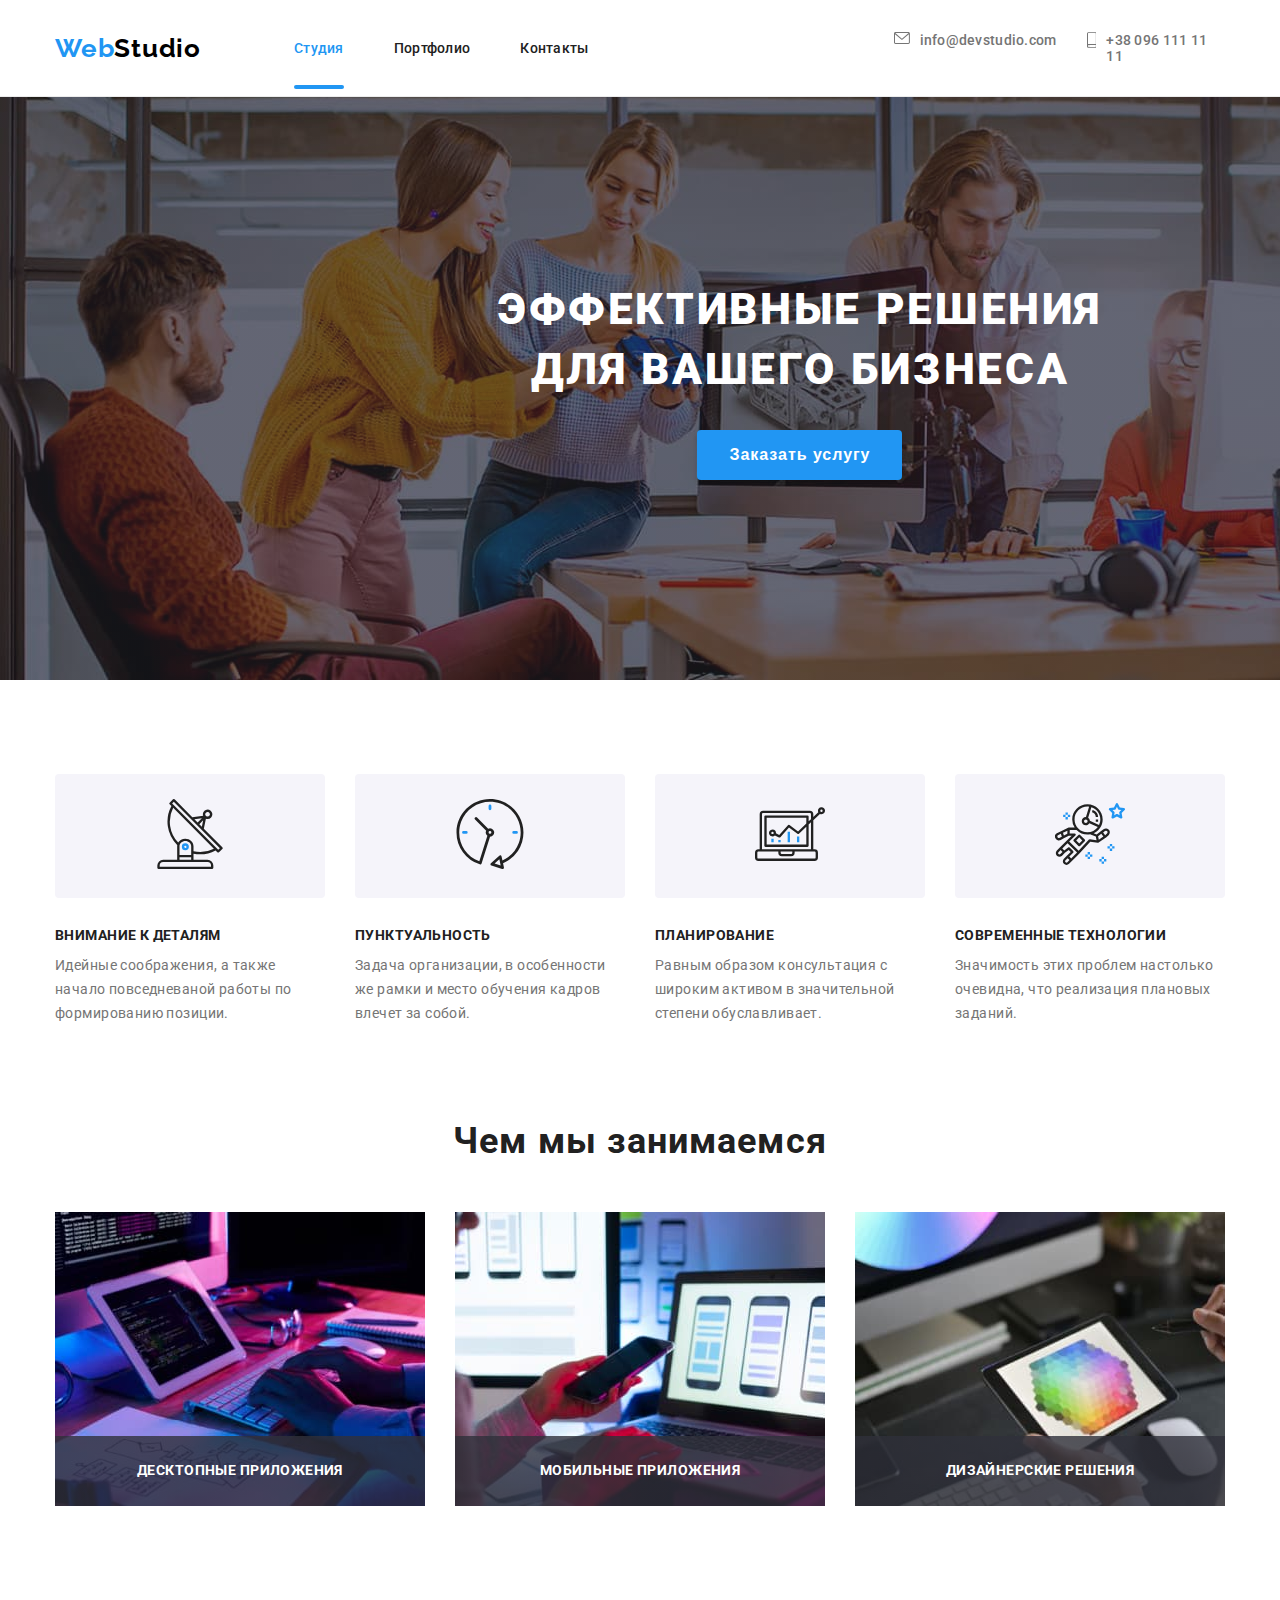
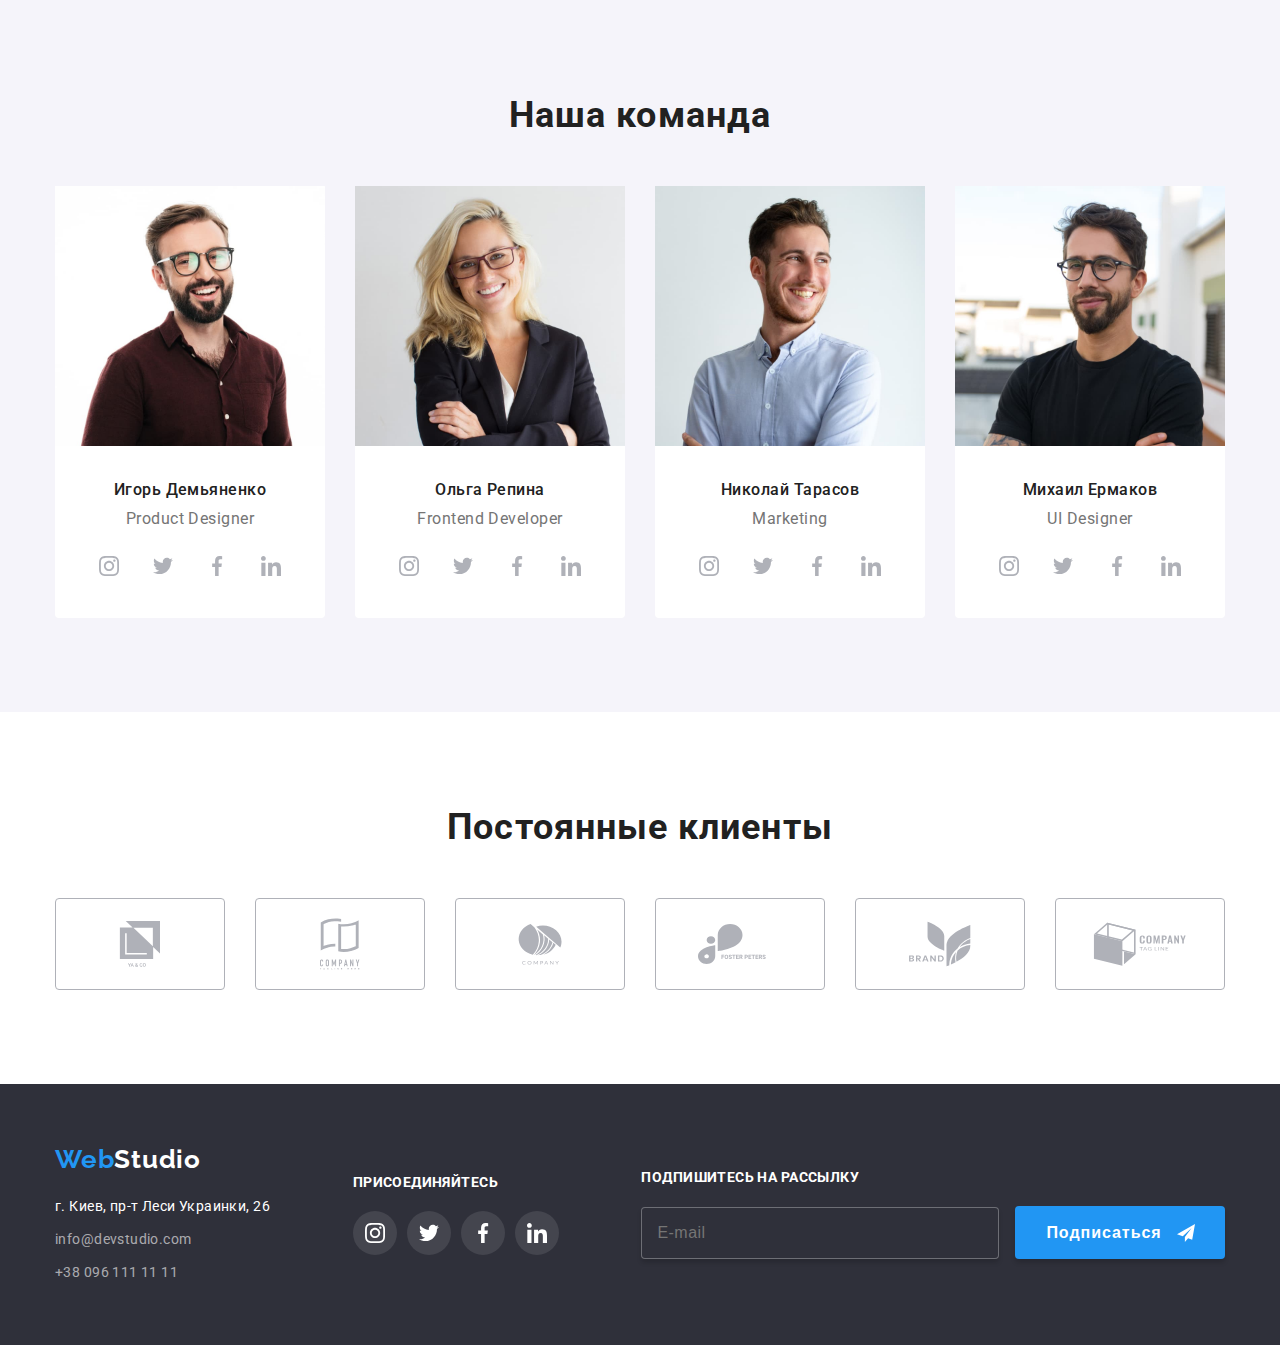
==== index.html @ 715642d7 "copied hw7" ====
<!DOCTYPE html>
<html lang="ru">
  <head>
    <!-- meta data -->
    <meta charset="UTF-8" />
    <meta name="viewport" content="width=device-width, initial-scale=1.0" />
    <title>WebStudio</title>

    <!-- fonts -->
    <link rel="preconnect" href="https://fonts.googleapis.com" />
    <link rel="preconnect" href="https://fonts.gstatic.com" crossorigin />
    <link
      href="https://fonts.googleapis.com/css2?family=Raleway:wght@700&family=Roboto:wght@400;500;700;900&display=swap"
      rel="stylesheet"
    />

    <!-- modern normalize -->
    <link
      rel="stylesheet"
      href="https://cdnjs.cloudflare.com/ajax/libs/modern-normalize/1.1.0/modern-normalize.min.css"
      integrity="sha512-wpPYUAdjBVSE4KJnH1VR1HeZfpl1ub8YT/NKx4PuQ5NmX2tKuGu6U/JRp5y+Y8XG2tV+wKQpNHVUX03MfMFn9Q=="
      crossorigin="anonymous"
      referrerpolicy="no-referrer"
    />

    <!-- css styles -->
    <link rel="stylesheet" href="./css/main.min.css" />
  </head>

  <body>
    <header class="headpiece">
      <div class="container">
        <a href="./index.html" class="logo logo__header">
          <span class="logo__web">Web</span>Studio</a
        >

        <nav>
          <ul class="site-nav">
            <li class="site-nav__item">
              <a class="site-nav__link site-nav__link--active" href="./index.html">Студия</a>
            </li>
            <li class="site-nav__item">
              <a class="site-nav__link" href="./portfolio.html">Портфолио</a>
            </li>
            <li class="site-nav__item">
              <a class="site-nav__link" href="">Контакты</a>
            </li>
          </ul>
        </nav>

        <ul class="contacts">
          <li class="contacts__item">
            <a class="contacts__link" href="mailto:info@devstudio.com"
              ><svg width="16" height="12" class="contacts__icon">
                <use href="./images/icon-sprite.svg#icon-mail" />
              </svg>
              info@devstudio.com</a
            >
          </li>
          <li class="contacts__item">
            <a class="contacts__link" href="tel:+380961111111"
              ><svg width="10" height="16" class="contacts__icon">
                <use href="./images/icon-sprite.svg#icon-tel" />
              </svg>
              +38 096 111 11 11</a
            >
          </li>
        </ul>
      </div>
    </header>
    <main class="container--padding-top">
      <!-- hero section -->
      <div class="container-fluid">
        <div class="container">
          <section class="hero hero--centered section">
            <h1 class="hero__title">
              Эффективные решения <br />
              для вашего бизнеса
            </h1>
            <button type="button" class="hero__button" data-modal-open>Заказать услугу</button>
          </section>
        </div>
      </div>

      <!-- strengths section -->
      <div class="container">
        <section class="strengths section--padding-bot">
          <h2 class="strengths__title visually-hidden">Сильные стороны</h2>
          <ul class="strengths__list">
            <li class="strengths__item">
              <div class="strengths__static-icon-box">
                <svg class="strengths__static-icon" width="70" height="70">
                  <use href="./images/static-icon-sprite.svg#icon-detail" />
                </svg>
              </div>
              <h3 class="strengths__title">Внимание к деталям</h3>
              <p class="strengths__description">
                Идейные соображения, а также начало повседневaной работы по формированию позиции.
              </p>
            </li>
            <li class="strengths__item">
              <div class="strengths__static-icon-box">
                <svg class="strengths__static-icon" width="70" height="70">
                  <use href="./images/static-icon-sprite.svg#icon-timely" />
                </svg>
              </div>
              <h3 class="strengths__title">Пунктуальность</h3>
              <p class="strengths__description">
                Задача организации, в особенности же рамки и место обучения кадров влечет за собой.
              </p>
            </li>
            <li class="strengths__item">
              <div class="strengths__static-icon-box">
                <svg class="strengths__static-icon" width="70" height="70">
                  <use href="./images/static-icon-sprite.svg#icon-planning" />
                </svg>
              </div>
              <h3 class="strengths__title">Планирование</h3>
              <p class="strengths__description">
                Равным образом консультация с широким активом в значительной степени обуславливает.
              </p>
            </li>
            <li class="strengths__item">
              <div class="strengths__static-icon-box">
                <svg class="strengths__static-icon" width="70" height="70">
                  <use href="./images/static-icon-sprite.svg#icon-modern" />
                </svg>
              </div>
              <h3 class="strengths__title">Современные технологии</h3>
              <p class="strengths__description">
                Значимость этих проблем настолько очевидна, что реализация плановых заданий.
              </p>
            </li>
          </ul>
        </section>
      </div>

      <!-- competencies section -->
      <div class="container">
        <section class="competencies section">
          <h2 class="competencies__title">Чем мы занимаемся</h2>
          <ul class="competencies__list">
            <li class="competencies__item">
              <img
                src="./images/index-images/what-we-do-l.jpg"
                alt="человек пишет код проекта"
                width="370"
                height="294"
              />
              <div class="competencies__descr-box">
                <p class="competencies__description">Десктопные приложения</p>
              </div>
            </li>
            <li class="competencies__item">
              <img
                src="./images/index-images/what-we-do-c.jpg"
                alt="человек сравнивает дизайны приложения на экране"
                width="370"
                height="294"
              />
              <div class="competencies__descr-box">
                <p class="competencies__description">Мобильные приложения</p>
              </div>
            </li>
            <li class="competencies__item">
              <img
                src="./images/index-images/what-we-do-r.jpg"
                alt="человек выбирает цвет из палитры на экране"
                width="370"
                height="294"
              />
              <div class="competencies__descr-box">
                <p class="competencies__description">Дизайнерские решения</p>
              </div>
            </li>
          </ul>
        </section>
      </div>

      <!-- team section -->
      <div class="container-fluid--team">
        <div class="container">
          <section class="team section">
            <h2 class="team__title">Наша команда</h2>
            <ul class="team__list">
              <li class="team__item">
                <img
                  class="team__profile-pic"
                  src="./images/index-images/our-team-1.jpg"
                  alt="мужчина"
                  width="270"
                  height="260"
                />
                <h3 class="team__name">Игорь Демьяненко</h3>
                <p class="team__job" lang="en">Product Designer</p>
                <ul class="team-social">
                  <li class="team-social__item">
                    <a class="team-social__link" href="">
                      <svg width="20" height="20" class="team-social__icon">
                        <use href="./images/icon-sprite.svg#icon-instagram" />
                      </svg>
                    </a>
                  </li>

                  <li class="team-social__item">
                    <a class="team-social__link" href="">
                      <svg width="20" height="20" class="team-social__">
                        <use href="./images/icon-sprite.svg#icon-twitter" />
                      </svg>
                    </a>
                  </li>

                  <li class="team-social__item">
                    <a class="team-social__link" href="">
                      <svg width="20" height="20" class="team-social__icon">
                        <use href="./images/icon-sprite.svg#icon-facebook" />
                      </svg>
                    </a>
                  </li>

                  <li class="team-social__item">
                    <a class="team-social__link" href="">
                      <svg width="20" height="20" class="team-social__icon">
                        <use href="./images/icon-sprite.svg#icon-linkedin" />
                      </svg>
                    </a>
                  </li>
                </ul>
              </li>
              <li class="team__item">
                <img
                  class="team__profile-pic"
                  src="./images/index-images/our-team-2.jpg"
                  alt="женщина"
                  width="270"
                  height="260"
                />
                <h3 class="team__name">Ольга Репина</h3>
                <p class="team__job" lang="en">Frontend Developer</p>
                <ul class="team-social">
                  <li class="team-social__item">
                    <a class="team-social__link" href="">
                      <svg width="20" height="20" class="team-social__icon">
                        <use href="./images/icon-sprite.svg#icon-instagram" />
                      </svg>
                    </a>
                  </li>

                  <li class="team-social__item">
                    <a class="team-social__link" href="">
                      <svg width="20" height="20" class="team-social__icon">
                        <use href="./images/icon-sprite.svg#icon-twitter" />
                      </svg>
                    </a>
                  </li>

                  <li class="team-social__item">
                    <a class="team-social__link" href="">
                      <svg width="20" height="20" class="icon">
                        <use href="./images/icon-sprite.svg#icon-facebook" />
                      </svg>
                    </a>
                  </li>

                  <li class="team-social__item">
                    <a class="team-social__link" href="">
                      <svg width="20" height="20" class="team-social__icon">
                        <use href="./images/icon-sprite.svg#icon-linkedin" />
                      </svg>
                    </a>
                  </li>
                </ul>
              </li>
              <li class="team__item">
                <img
                  class="team__profile-pic"
                  src="./images/index-images/our-team-3.jpg"
                  alt="мужчина"
                  width="270"
                  height="260"
                />
                <h3 class="team__name">Николай Тарасов</h3>
                <p class="team__job" lang="en">Marketing</p>
                <ul class="team-social">
                  <li class="team-social__item">
                    <a class="team-social__link" href="">
                      <svg width="20" height="20" class="team-socials__icon">
                        <use href="./images/icon-sprite.svg#icon-instagram" />
                      </svg>
                    </a>
                  </li>

                  <li class="team-social__item">
                    <a class="team-social__link" href="">
                      <svg width="20" height="20" class="icon">
                        <use href="./images/icon-sprite.svg#icon-twitter" />
                      </svg>
                    </a>
                  </li>

                  <li class="team-social__item">
                    <a class="team-social__link" href="">
                      <svg width="20" height="20" class="team-social__icon">
                        <use href="./images/icon-sprite.svg#icon-facebook" />
                      </svg>
                    </a>
                  </li>

                  <li class="team-social__item">
                    <a class="team-social__link" href="">
                      <svg width="20" height="20" class="team-social__icon">
                        <use href="./images/icon-sprite.svg#icon-linkedin" />
                      </svg>
                    </a>
                  </li>
                </ul>
              </li>
              <li class="team__item">
                <img
                  class="team__profile-pic"
                  src="./images/index-images/our-team-4.jpg"
                  alt="мужчина"
                  width="270"
                  height="260"
                />
                <h3 class="team__name">Михаил Ермаков</h3>
                <p class="team__job" lang="en">UI Designer</p>
                <ul class="team-social">
                  <li class="team-social__item">
                    <a class="team-social__link" href="">
                      <svg width="20" height="20" class="team-socials__icon">
                        <use href="./images/icon-sprite.svg#icon-instagram" />
                      </svg>
                    </a>
                  </li>

                  <li class="team-social__item">
                    <a class="team-social__link" href="">
                      <svg width="20" height="20" class="team-socials__icon">
                        <use href="./images/icon-sprite.svg#icon-twitter" />
                      </svg>
                    </a>
                  </li>

                  <li class="team-social__item">
                    <a class="team-social__link" href="">
                      <svg width="20" height="20" class="team-socials__icon">
                        <use href="./images/icon-sprite.svg#icon-facebook" />
                      </svg>
                    </a>
                  </li>

                  <li class="team-social__item">
                    <a class="team-social__link" href="">
                      <svg width="20" height="20" class="team-socials__icon">
                        <use href="./images/icon-sprite.svg#icon-linkedin" />
                      </svg>
                    </a>
                  </li>
                </ul>
              </li>
            </ul>
          </section>
        </div>
      </div>
      <!-- our clients section -->
      <div class="container container--no-flex">
        <section class="clients section">
          <h2 class="clients__title">Постоянные клиенты</h2>
          <ul class="clients__list">
            <li class="clients__item">
              <a class="clients__link" href="">
                <svg width="42" height="46" class="clients__icon">
                  <use href="./images/icon-sprite.svg#icon-client1" />
                </svg>
              </a>
            </li>
            <li class="clients__item">
              <a class="clients__link" href="">
                <svg width="40" height="52" class="clients__icon">
                  <use href="./images/icon-sprite.svg#icon-client2" />
                </svg>
              </a>
            </li>
            <li class="clients__item">
              <a class="clients__link" href="">
                <svg width="44" height="42" class="clients__icon">
                  <use href="./images/icon-sprite.svg#icon-client3" />
                </svg>
              </a>
            </li>
            <li class="clients__item">
              <a class="clients__link" href="">
                <svg width="84" height="42" class="clients__icon">
                  <use href="./images/icon-sprite.svg#icon-client4" />
                </svg>
              </a>
            </li>
            <li class="clients__item">
              <a class="clients__link" href="">
                <svg width="64" height="46" class="clients__icon">
                  <use href="./images/icon-sprite.svg#icon-client5" />
                </svg>
              </a>
            </li>
            <li class="clients__item">
              <a class="clients__link" href="">
                <svg width="94" height="44" class="clients__icon">
                  <use href="./images/icon-sprite.svg#icon-client6" />
                </svg>
              </a>
            </li>
          </ul>
        </section>
      </div>
    </main>
    <footer>
      <div class="footpiece">
        <div class="container container--space-between">
          <address class="contact-us">
            <a href="./index.html" class="logo logo--bot"
              ><span class="logo__web">Web</span><span class="logo__inverse">Studio</span></a
            >
            <ul class="contact-us__list">
              <li class="contact-us__item">
                <a
                  class="contact-us__link contact-us__link--address"
                  href="https://www.google.com.ua/maps/ms?msid=218324961284362248250.0004ea06cd32ef222b213&msa=0"
                  >г. Киев, пр-т Леси Украинки, 26</a
                >
              </li>
              <li class="contact-us__item">
                <a
                  class="contact-us__link contact-us__link--contacts"
                  href="mailto:info@devstudio.com"
                  >info@devstudio.com</a
                >
              </li>
              <li class="contact-us__item">
                <a class="contact-us__link contact-us__link--contacts" href="tel:+380961111111"
                  >+38 096 111 11 11</a
                >
              </li>
            </ul>
          </address>
          <div class="social-section">
            <h3 class="social-section__title">присоединяйтесь</h3>
            <ul class="social-section__list">
              <li class="social-section__item">
                <a class="social-section__link" href="">
                  <svg width="20" height="20">
                    <use href="./images/icon-sprite.svg#icon-instagram" />
                  </svg>
                </a>
              </li>
              <li class="social-section__item">
                <a class="social-section__link" href="">
                  <svg width="20" height="20">
                    <use href="./images/icon-sprite.svg#icon-twitter" />
                  </svg>
                </a>
              </li>
              <li class="social-section__item">
                <a class="social-section__link" href="">
                  <svg width="20" height="20">
                    <use href="./images/icon-sprite.svg#icon-facebook" />
                  </svg>
                </a>
              </li>
              <li class="social-section__item">
                <a class="social-section__link" href="">
                  <svg width="20" height="20">
                    <use href="./images/icon-sprite.svg#icon-linkedin" />
                  </svg>
                </a>
              </li>
            </ul>
          </div>
          <div class="subscribe-section">
            <form name="subscribe-section__newsletter" autocomplete="off" novalidate>
              <h3 class="subscribe-section__title">Подпишитесь на рассылку</h3>
              <input
                class="subscribe-section__input"
                type="email"
                name="email"
                id="sub-email"
                placeholder="E-mail"
              />
              <button class="subscribe-section__button" type="submit">
                Подписаться
                <svg class="subscribe-section__icon" width="18" height="18">
                  <use href="./images/icon-sprite.svg#icon-send"></use>
                </svg>
              </button>
            </form>
          </div>
        </div>
      </div>
    </footer>

    <!-- modal window -->
    <div class="backdrop is-hidden" data-modal>
      <div class="modal">
        <button class="modal__close-button" data-modal-close>
          <svg width="18" height="18">
            <use href="./images/icon-sprite.svg#icon-close-black"></use>
          </svg>
        </button>
        <div class="modal-form">
          <p class="modal-form__title">Оставьте свои данные, мы вам перезвоним</p>

          <div class="modal-form__section">
            <label class="modal-form__label" for="lead-name">Имя</label>
            <div class="modal-form__effect">
              <input class="modal-form__input" type="text" name="lead-info" id="lead-name" />
              <svg class="modal-form__icon" width="18" height="18">
                <use href="./images/icon-sprite.svg#icon-person-black"></use>
              </svg>
            </div>
          </div>

          <div class="modal-form__section">
            <label class="modal-form__label" for="lead-tel">Телефон</label>
            <div class="modal-form__effect">
              <input class="modal-form__input" type="tel" name="lead-info" id="lead-tel" />
              <svg class="modal-form__icon" width="18" height="18">
                <use href="./images/icon-sprite.svg#icon-phone-black"></use>
              </svg>
            </div>
          </div>

          <div class="modal-form__section">
            <label class="modal-form__label" for="lead-email">Почта</label>
            <div class="modal-form__effect">
              <input class="modal-form__input" type="email" name="lead-info" id="lead-email" />
              <svg class="modal-form__icon" width="18" height="18">
                <use href="./images/icon-sprite.svg#icon-email-black"></use>
              </svg>
            </div>
          </div>

          <div class="modal-form__section">
            <label class="modal-form__label" for="lead-comment">Комментарий</label>
            <div class="modal-form__effect modal-form__effect--comment">
              <textarea
                class="modal-form__input modal-form__input--comment"
                name="lead-info"
                id="lead-comment"
                rows="7"
                placeholder="Введите текст"
              ></textarea>
            </div>
          </div>

          <div class="modal-form__section--opt-in">
            <label class="modal-form__label modal-form__label--opt-in" for="opt-in">
              <input
                class="modal-form__opt-in visually-hidden"
                type="checkbox"
                name="lead-info"
                id="opt-in"
              />
              <svg width="18" height="18" class="modal-form__checkmark">
                <use href="./images/icon-sprite.svg#icon-check"></use>
              </svg>
              Соглашаюсь с рассылкой и принимаю
              <a class="modal-form__terms" href="">Условия договора</a>
            </label>
          </div>

          <button class="modal-form__submit-button" type="submit">Отправить</button>
        </div>
      </div>
    </div>

    <!-- JS for modal window -->
    <script src="./js/modal.js"></script>
  </body>
</html>
---- css/main.min.css ----
html{-webkit-box-sizing:border-box;box-sizing:border-box}*,*::after,*::before{-webkit-box-sizing:inherit;box-sizing:inherit}body{font-family:'Roboto', 'sanse-serif';margin:0}ul{list-style:none;padding:0;margin:0}a{display:-webkit-inline-box;display:-ms-inline-flexbox;display:inline-flex;text-decoration:none}.container{width:1200px;padding:0px 15px;margin-left:auto;margin-right:auto;display:-webkit-box;display:-ms-flexbox;display:flex;-webkit-box-pack:center;-ms-flex-pack:center;justify-content:center;-webkit-box-align:center;-ms-flex-align:center;align-items:center}.container--space-between{-webkit-box-pack:justify;-ms-flex-pack:justify;justify-content:space-between;padding-top:60px;padding-bottom:60px}.container--padding-top{padding-top:80px}.container--no-flex{display:block}.section{padding-top:94px;padding-bottom:94px}.section--padding-bot{padding-top:94px;padding-bottom:0}.visually-hidden{position:absolute;width:1px;height:1px;margin:-1px;border:0;padding:0;white-space:nowrap;-webkit-clip-path:inset(100%);clip-path:inset(100%);clip:rect(0 0 0 0);overflow:hidden}.is-hidden{pointer-events:none}.is-hidden .modal{opacity:0}.logo{padding:24px 0px;font-family:'Raleway', 'sans-serif';font-weight:700;font-size:26px;line-height:1.19;letter-spacing:0.03em;color:#000}.logo__web{color:#2196f3}.logo__inverse{color:#fff}.logo__header{margin-right:93px}.logo--bot{padding:0;padding-bottom:20px}.headpiece{position:fixed;z-index:1;left:0;right:0;margin:auto;border-bottom:1px solid #ececec;background-color:#fff}.site-nav{margin-right:305px;display:-webkit-box;display:-ms-flexbox;display:flex;font-weight:500;font-size:14px;line-height:16px;letter-spacing:0.02em;color:#212121}.site-nav__item{margin-right:50px}.site-nav__item:last-child{margin-right:0}.site-nav__link{padding:32px 0px;color:inherit;-webkit-transition:color 250ms cubic-bezier(0.4, 0, 0.2, 1);transition:color 250ms cubic-bezier(0.4, 0, 0.2, 1)}.site-nav__link:hover,.site-nav__link:focus{color:#2196f3}.site-nav__link--active{position:relative;color:#2196f3}.site-nav__link--active::after{z-index:2;content:' ';position:absolute;bottom:-1px;left:0;width:100%;height:4px;border-radius:2px;background-color:#2196f3}.contacts{display:-webkit-box;display:-ms-flexbox;display:flex;font-weight:500;font-size:14px;line-height:16px;letter-spacing:0.02em;color:#757575}.contacts__item{margin-right:30px}.contacts__item:last-child{margin-right:0}.contacts__link{padding:32px 0px;color:inherit;-webkit-transition:color 250ms cubic-bezier(0.4, 0, 0.2, 1),fill 250ms cubic-bezier(0.4, 0, 0.2, 1);transition:color 250ms cubic-bezier(0.4, 0, 0.2, 1),fill 250ms cubic-bezier(0.4, 0, 0.2, 1);fill:#757575}.contacts__link:hover,.contacts__link:focus{color:#2196f3;fill:#2196f3}.contacts__icon{margin-right:10px}.contact-us{font-style:unset}.footpiece{background-color:#2f303a}.contact-us__item{margin-bottom:9px}.contact-us__item:last-child{margin-bottom:0}.contact-us__link{font-weight:400;font-size:14px;line-height:1.71;letter-spacing:0.03em;color:rgba(255,255,255,0.6);-webkit-transition:color 250ms cubic-bezier(0.4, 0, 0.2, 1);transition:color 250ms cubic-bezier(0.4, 0, 0.2, 1)}.contact-us__link--address{color:#fff}.contact-us__link:hover,.contact-us__link:focus{color:#2196f3}.social-section{display:-webkit-box;display:-ms-flexbox;display:flex;-webkit-box-orient:vertical;-webkit-box-direction:normal;-ms-flex-direction:column;flex-direction:column}.social-section__list{display:-webkit-box;display:-ms-flexbox;display:flex}.social-section__title,.subscribe-section__title{margin:0;padding-bottom:20px;font-weight:700;font-size:14px;line-height:1.14;letter-spacing:0.03em;text-transform:uppercase;color:#fff}.social-section__item{position:relative;margin-right:10px;width:44px;height:44px;border-radius:50%}.social-section__item:last-child{margin-right:0}.social-section__link{position:absolute;top:50%;left:50%;-webkit-transform:translate(-50%, -50%);transform:translate(-50%, -50%);padding:12px;background:rgba(255,255,255,0.1);border-radius:50%;fill:#fff;-webkit-transition:background-color 250ms cubic-bezier(0.4, 0, 0.2, 1);transition:background-color 250ms cubic-bezier(0.4, 0, 0.2, 1)}.social-section__link:hover,.social-section__link:focus{background:#2196f3}.subscribe-section__newsletter{display:-webkit-box;display:-ms-flexbox;display:flex}.subscribe-section__input{margin-right:12px;padding:15px;width:358px;border:1px solid rgba(255,255,255,0.3);-webkit-box-sizing:border-box;box-sizing:border-box;-webkit-box-shadow:0px 4px 4px rgba(0,0,0,0.15);box-shadow:0px 4px 4px rgba(0,0,0,0.15);border-radius:4px;font-weight:400;font-size:16px;line-height:1.25;letter-spacing:0.03em;color:rgba(255,255,255,0.6);background-color:#2f303a;cursor:pointer;-webkit-transition:border-color 250ms cubic-bezier(0.4, 0, 0.2, 1);transition:border-color 250ms cubic-bezier(0.4, 0, 0.2, 1)}.subscribe-section__input:hover,.subscribe-section__input:focus{border-color:#2196f3}.subscribe-section__button{padding:10px 29px;padding-right:0;font-weight:700;font-size:16px;line-height:1.87;letter-spacing:0.06em;color:#fff;background:#2196f3;-webkit-box-shadow:0px 4px 4px rgba(0,0,0,0.15);box-shadow:0px 4px 4px rgba(0,0,0,0.15);border-color:transparent;border-radius:4px;fill:#fff;cursor:pointer}.subscribe-section__icon{display:inline-block;vertical-align:middle;margin-right:28px;margin-left:10px}.container-fluid{width:1600px;height:600px;margin:auto;background-image:-webkit-gradient(linear, left top, right top, from(rgba(47,48,58,0.4)), to(rgba(47,48,58,0.4))),url("../images/index-images/bg-img.jpg");background-image:linear-gradient(to right, rgba(47,48,58,0.4), rgba(47,48,58,0.4)),url("../images/index-images/bg-img.jpg");background-size:cover;background-color:#2f303a;background-position:center;text-align:center}.container-fluid--team{background-color:#f5f4fa}.hero__title{margin-top:0;margin-bottom:30px;font-weight:900;font-size:44px;line-height:1.36;text-align:center;letter-spacing:0.06em;text-transform:uppercase;color:#fff}.hero__button{margin:0;padding:10px 32px;font-weight:700;font-size:16px;line-height:1.87;letter-spacing:0.06em;color:#fff;background-color:#2196f3;-webkit-box-shadow:0px 4px 4px rgba(0,0,0,0.15);box-shadow:0px 4px 4px rgba(0,0,0,0.15);border-radius:4px;border:transparent;cursor:pointer}.hero--centered{padding-top:200px;padding-bottom:200px}.strengths__list{display:-webkit-box;display:-ms-flexbox;display:flex}.strengths__item{-ms-flex-preferred-size:calc((100% - 30px * 3) / 4);flex-basis:calc((100% - 30px * 3) / 4);margin-right:30px}.strengths__item:last-child{margin-right:0}.strengths__static-icon-box{padding:25px 100px;margin-bottom:30px;width:100%;background-color:#f5f4fa;border-radius:4px}.strengths__title{margin-top:0;margin-bottom:10px;font-weight:700;font-size:14px;line-height:1.14;letter-spacing:0.03em;text-transform:uppercase;color:#212121}.strengths__description{margin:0;font-weight:400;font-size:14px;line-height:1.71;letter-spacing:0.03em;color:#757575}.competencies__title{margin-top:0;margin-bottom:50px;font-weight:700;font-size:36px;line-height:1.17;text-align:center;letter-spacing:0.03em;color:#212121}.competencies__list{display:-webkit-box;display:-ms-flexbox;display:flex}.competencies__item{display:-webkit-box;display:-ms-flexbox;display:flex;-webkit-box-orient:vertical;-webkit-box-direction:normal;-ms-flex-direction:column;flex-direction:column;position:relative;-ms-flex-preferred-size:calc((100% - 2 * 30px) / 3);flex-basis:calc((100% - 2 * 30px) / 3);margin-right:30px}.competencies__item:last-child{margin-right:0}.competencies__descr-box{position:absolute;bottom:0;left:0;width:100%;background:-webkit-gradient(linear, left top, right top, from(rgba(47,48,58,0.8)), to(rgba(47,48,58,0.8)));background:linear-gradient(to right, rgba(47,48,58,0.8), rgba(47,48,58,0.8));font-weight:700;font-size:14px;line-height:1.14;text-align:center;letter-spacing:0.03em;text-transform:uppercase;color:#fff}.competencies__description{margin:0;padding:27px 0}.team__title{margin-top:0;margin-bottom:50px;font-weight:700;font-size:36px;line-height:1.17;letter-spacing:0.03em;text-align:center;color:#212121}.team__list{display:-webkit-box;display:-ms-flexbox;display:flex;cursor:pointer}.team__item{-ms-flex-preferred-size:calc((100% - 3 * 30px) / 4);flex-basis:calc((100% - 3 * 30px) / 4);margin-right:30px;background-color:#fff;border-radius:0px 0px 4px 4px;text-align:center;-webkit-box-shadow:none;box-shadow:none;-webkit-transition:-webkit-box-shadow 250ms cubic-bezier(0.4, 0, 0.2, 1);transition:-webkit-box-shadow 250ms cubic-bezier(0.4, 0, 0.2, 1);transition:box-shadow 250ms cubic-bezier(0.4, 0, 0.2, 1);transition:box-shadow 250ms cubic-bezier(0.4, 0, 0.2, 1), -webkit-box-shadow 250ms cubic-bezier(0.4, 0, 0.2, 1)}.team__item:hover,.team__item:focus{-webkit-box-shadow:0px 1px 3px rgba(0,0,0,0.12),0px 1px 1px rgba(0,0,0,0.14),0px 2px 1px rgba(0,0,0,0.2);box-shadow:0px 1px 3px rgba(0,0,0,0.12),0px 1px 1px rgba(0,0,0,0.14),0px 2px 1px rgba(0,0,0,0.2)}.team__item:last-child{margin-right:0}.team__profile-pic{margin-bottom:30px}.team__name{margin-top:0;margin-bottom:10px;font-weight:500;font-size:16px;line-height:1.19;letter-spacing:0.03em;color:#212121}.team__job{margin-top:0;margin-bottom:16px;font-weight:400;font-size:16px;line-height:1.19;letter-spacing:0.03em;color:#757575}.team-social{display:-webkit-box;display:-ms-flexbox;display:flex;-webkit-box-pack:center;-ms-flex-pack:center;justify-content:center;padding-bottom:30px;padding-right:32px;padding-left:32px}.team-social__link{-webkit-box-pack:center;-ms-flex-pack:center;justify-content:center;-webkit-box-align:center;-ms-flex-align:center;align-items:center;width:44px;height:44px;background-color:transparent;fill:#afb1b8;border-radius:50%;-webkit-transition:background-color 250ms cubic-bezier(0.4, 0, 0.2, 1),fill 250ms cubic-bezier(0.4, 0, 0.2, 1);transition:background-color 250ms cubic-bezier(0.4, 0, 0.2, 1),fill 250ms cubic-bezier(0.4, 0, 0.2, 1)}.team-social__item{margin-right:10px}.team-social__item:last-child{margin-right:0}.team-social__link:hover,.team-social__link:focus{fill:#fff;background-color:#2196f3}.clients__title{margin-top:0;margin-bottom:50px;font-weight:700;font-size:36px;line-height:1.17;letter-spacing:0.03em;text-align:center;color:#212121}.clients__list{display:-webkit-box;display:-ms-flexbox;display:flex}.clients__item{display:-webkit-box;display:-ms-flexbox;display:flex;margin-right:30px}.clients__item:last-child{margin-right:0}.clients__link{position:relative;width:170px;height:92px;border:1px solid #afb1b8;border-radius:4px;fill:#afb1b8;-webkit-transition:fill 250ms cubic-bezier(0.4, 0, 0.2, 1),border-color 250ms cubic-bezier(0.4, 0, 0.2, 1);transition:fill 250ms cubic-bezier(0.4, 0, 0.2, 1),border-color 250ms cubic-bezier(0.4, 0, 0.2, 1)}.clients__icon{position:absolute;top:50%;left:50%;-webkit-transform:translate(-50%, -50%);transform:translate(-50%, -50%)}.clients__link:hover,.clients__link:focus{border-color:#2196f3;fill:#2196f3}.filters{display:-webkit-box;display:-ms-flexbox;display:flex;-webkit-box-pack:center;-ms-flex-pack:center;justify-content:center;margin-bottom:50px}.filters__item{margin-right:8px}.filters__item:last-child{margin-right:0}.filters__button{padding:5px 22px;font-weight:500;font-size:16px;line-height:1.62;letter-spacing:0.03em;color:#212121;background-color:#f5f4fa;border:transparent;border-radius:4px;-webkit-box-shadow:none;box-shadow:none;cursor:pointer;-webkit-transition:color 250ms cubic-bezier(0.4, 0, 0.2, 1),background-color 250ms cubic-bezier(0.4, 0, 0.2, 1),-webkit-box-shadow 250ms cubic-bezier(0.4, 0, 0.2, 1);transition:color 250ms cubic-bezier(0.4, 0, 0.2, 1),background-color 250ms cubic-bezier(0.4, 0, 0.2, 1),-webkit-box-shadow 250ms cubic-bezier(0.4, 0, 0.2, 1);transition:color 250ms cubic-bezier(0.4, 0, 0.2, 1),background-color 250ms cubic-bezier(0.4, 0, 0.2, 1),box-shadow 250ms cubic-bezier(0.4, 0, 0.2, 1);transition:color 250ms cubic-bezier(0.4, 0, 0.2, 1),background-color 250ms cubic-bezier(0.4, 0, 0.2, 1),box-shadow 250ms cubic-bezier(0.4, 0, 0.2, 1),-webkit-box-shadow 250ms cubic-bezier(0.4, 0, 0.2, 1)}.filters__button:hover,.filters__button:focus{color:#fff;background-color:#2196f3;-webkit-box-shadow:0px 3px 1px rgba(0,0,0,0.1),0px 1px 2px rgba(0,0,0,0.08),0px 2px 2px rgba(0,0,0,0.12);box-shadow:0px 3px 1px rgba(0,0,0,0.1),0px 1px 2px rgba(0,0,0,0.08),0px 2px 2px rgba(0,0,0,0.12);border-radius:4px}.portfolio__projects{display:-webkit-box;display:-ms-flexbox;display:flex;-ms-flex-wrap:wrap;flex-wrap:wrap}.project{width:calc((100% - (30px * 2)) / 3);margin-right:30px;margin-bottom:30px}.project__link{display:-webkit-box;display:-ms-flexbox;display:flex;-webkit-box-orient:vertical;-webkit-box-direction:normal;-ms-flex-direction:column;flex-direction:column;-webkit-box-shadow:transparent;box-shadow:transparent;-webkit-transition:-webkit-box-shadow 250ms cubic-bezier(0.4, 0, 0.2, 1);transition:-webkit-box-shadow 250ms cubic-bezier(0.4, 0, 0.2, 1);transition:box-shadow 250ms cubic-bezier(0.4, 0, 0.2, 1);transition:box-shadow 250ms cubic-bezier(0.4, 0, 0.2, 1), -webkit-box-shadow 250ms cubic-bezier(0.4, 0, 0.2, 1)}.project:nth-child(3n){margin-right:0}.project:nth-last-child(-n+3){margin-bottom:0}.project__link:hover,.project__link:focus{-webkit-box-shadow:0px 1px 1px rgba(0,0,0,0.12),0px 4px 4px rgba(0,0,0,0.06),1px 4px 6px rgba(0,0,0,0.16);box-shadow:0px 1px 1px rgba(0,0,0,0.12),0px 4px 4px rgba(0,0,0,0.06),1px 4px 6px rgba(0,0,0,0.16)}.project__bot-border{padding:24px 20px;border:1px solid #eee;border-top:transparent}.project__title{margin:0;margin-bottom:4px;font-weight:700;font-size:18px;line-height:2;letter-spacing:0.06em;color:#212121}.project__type{margin:0;font-weight:normal;font-size:16px;line-height:1.87;letter-spacing:0.03em;color:#757575}.project__thumb{overflow:hidden;height:294px;position:relative}.project__bg{position:absolute;top:0;left:0;width:100%;height:100%;-webkit-transform:translateY(100%);transform:translateY(100%);padding:63px 24px;font-weight:400;font-size:18px;line-height:1.56;letter-spacing:0.03em;color:#fff;background-color:rgba(33,150,243,0.9);-webkit-transition:-webkit-transform 250ms cubic-bezier(0.4, 0, 0.2, 1);transition:-webkit-transform 250ms cubic-bezier(0.4, 0, 0.2, 1);transition:transform 250ms cubic-bezier(0.4, 0, 0.2, 1);transition:transform 250ms cubic-bezier(0.4, 0, 0.2, 1), -webkit-transform 250ms cubic-bezier(0.4, 0, 0.2, 1)}.project__description{margin:0}.project__link:hover .project__bg,.project__link:focus .project__bg{-webkit-transform:translateY(0);transform:translateY(0)}.backdrop{position:fixed;top:0;left:0;width:100%;height:100%;background:rgba(0,0,0,0.2);opacity:1;-webkit-transition:opacity 250ms cubic-bezier(0.4, 0, 0.2, 1);transition:opacity 250ms cubic-bezier(0.4, 0, 0.2, 1)}.backdrop.is-hidden{opacity:0}.modal{position:absolute;top:50%;left:50%;-webkit-transform:translate(-50%, -50%);transform:translate(-50%, -50%);padding:40px;min-width:528px;background-color:#fff;-webkit-box-shadow:0px 1px 3px rgba(0,0,0,0.12),0px 1px 1px rgba(0,0,0,0.14),0px 2px 1px rgba(0,0,0,0.2);box-shadow:0px 1px 3px rgba(0,0,0,0.12),0px 1px 1px rgba(0,0,0,0.14),0px 2px 1px rgba(0,0,0,0.2);border-radius:4px;opacity:1;-webkit-transition:opacity 250ms cubic-bezier(0.4, 0, 0.2, 1);transition:opacity 250ms cubic-bezier(0.4, 0, 0.2, 1)}.modal__close-button{width:30px;height:30px;position:absolute;top:8px;right:8px;display:-webkit-box;display:-ms-flexbox;display:flex;-webkit-box-align:center;-ms-flex-align:center;align-items:center;border:1px solid rgba(0,0,0,0.1);border-radius:50%;background-color:#fff;fill:#000;-webkit-transition:fill 250ms cubic-bezier(0.4, 0, 0.2, 1);transition:fill 250ms cubic-bezier(0.4, 0, 0.2, 1);cursor:pointer}.modal__close-button:hover,.modal__close-button:focus{fill:#2196f3}.modal-form__title{margin:0;margin-bottom:12px;font-weight:700;font-size:20px;line-height:1.15;text-align:center;letter-spacing:0.03em;color:#212121}.modal-form__label{display:inline-block;margin-bottom:4px;font-weight:400;font-size:12px;line-height:1.17;letter-spacing:0.01em;color:#757575}.modal-form__label--opt-in{margin-bottom:30px;font-weight:400;font-size:14px;line-height:1.71;letter-spacing:0.03em;color:#757575;cursor:pointer}.modal-form__input{padding:11px 0px;padding-left:42px;padding-right:12px;width:100%;border:1px solid rgba(33,33,33,0.2);border-radius:4px;-webkit-transition:border-color 250ms cubic-bezier(0.4, 0, 0.2, 1);transition:border-color 250ms cubic-bezier(0.4, 0, 0.2, 1);cursor:pointer}.modal-form__input--comment{padding:12px 16px;font-weight:400;font-size:12px;line-height:14px;letter-spacing:0.01em;color:rgba(117,117,117,0.5);resize:none}.modal-form__effect{position:relative;margin-bottom:10px}.modal-form__effect:hover .modal-form__input,.modal-form__effect:focus-within .modal-form__input,.modal-form__effect:hover .modal-form__icon,.modal-form__effect:focus-within .modal-form__icon{border-color:#2196f3;fill:#2196f3}.modal-form__effect--comment{margin-bottom:20px}.modal-form__icon{position:absolute;left:12px;margin:12px 0px;fill:#212121;-webkit-transition:fill 250ms cubic-bezier(0.4, 0, 0.2, 1);transition:fill 250ms cubic-bezier(0.4, 0, 0.2, 1)}.modal-form__section--opt-in{display:-webkit-box;display:-ms-flexbox;display:flex;-webkit-box-pack:center;-ms-flex-pack:center;justify-content:center;-webkit-box-align:baseline;-ms-flex-align:baseline;align-items:baseline}.modal-form__opt-in:checked+.modal-form__checkmark{background-color:#2196f3;border-width:0px}.modal-form__checkmark{vertical-align:text-bottom;border:#212121 solid 2px;border-radius:4px;fill:#fff;background-color:#fff}.modal-form__terms{text-decoration:underline;color:#2196f3}.modal-form__submit-button{display:-webkit-box;display:-ms-flexbox;display:flex;margin:auto;font-weight:bold;font-size:16px;line-height:1.87;letter-spacing:0.06em;color:#fff;padding:10px 56px;border:transparent;background:#2196f3;-webkit-box-shadow:0px 4px 4px rgba(0,0,0,0);box-shadow:0px 4px 4px rgba(0,0,0,0);border-radius:4px;-webkit-transition:-webkit-box-shadow 250ms cubic-bezier(0.4, 0, 0.2, 1);transition:-webkit-box-shadow 250ms cubic-bezier(0.4, 0, 0.2, 1);transition:box-shadow 250ms cubic-bezier(0.4, 0, 0.2, 1);transition:box-shadow 250ms cubic-bezier(0.4, 0, 0.2, 1), -webkit-box-shadow 250ms cubic-bezier(0.4, 0, 0.2, 1);cursor:pointer}.modal-form__submit-button:hover,.modal-form__submit-button:focus{-webkit-box-shadow:0px 4px 4px rgba(0,0,0,0.15);box-shadow:0px 4px 4px rgba(0,0,0,0.15)}
/*# sourceMappingURL=main.min.css.map */
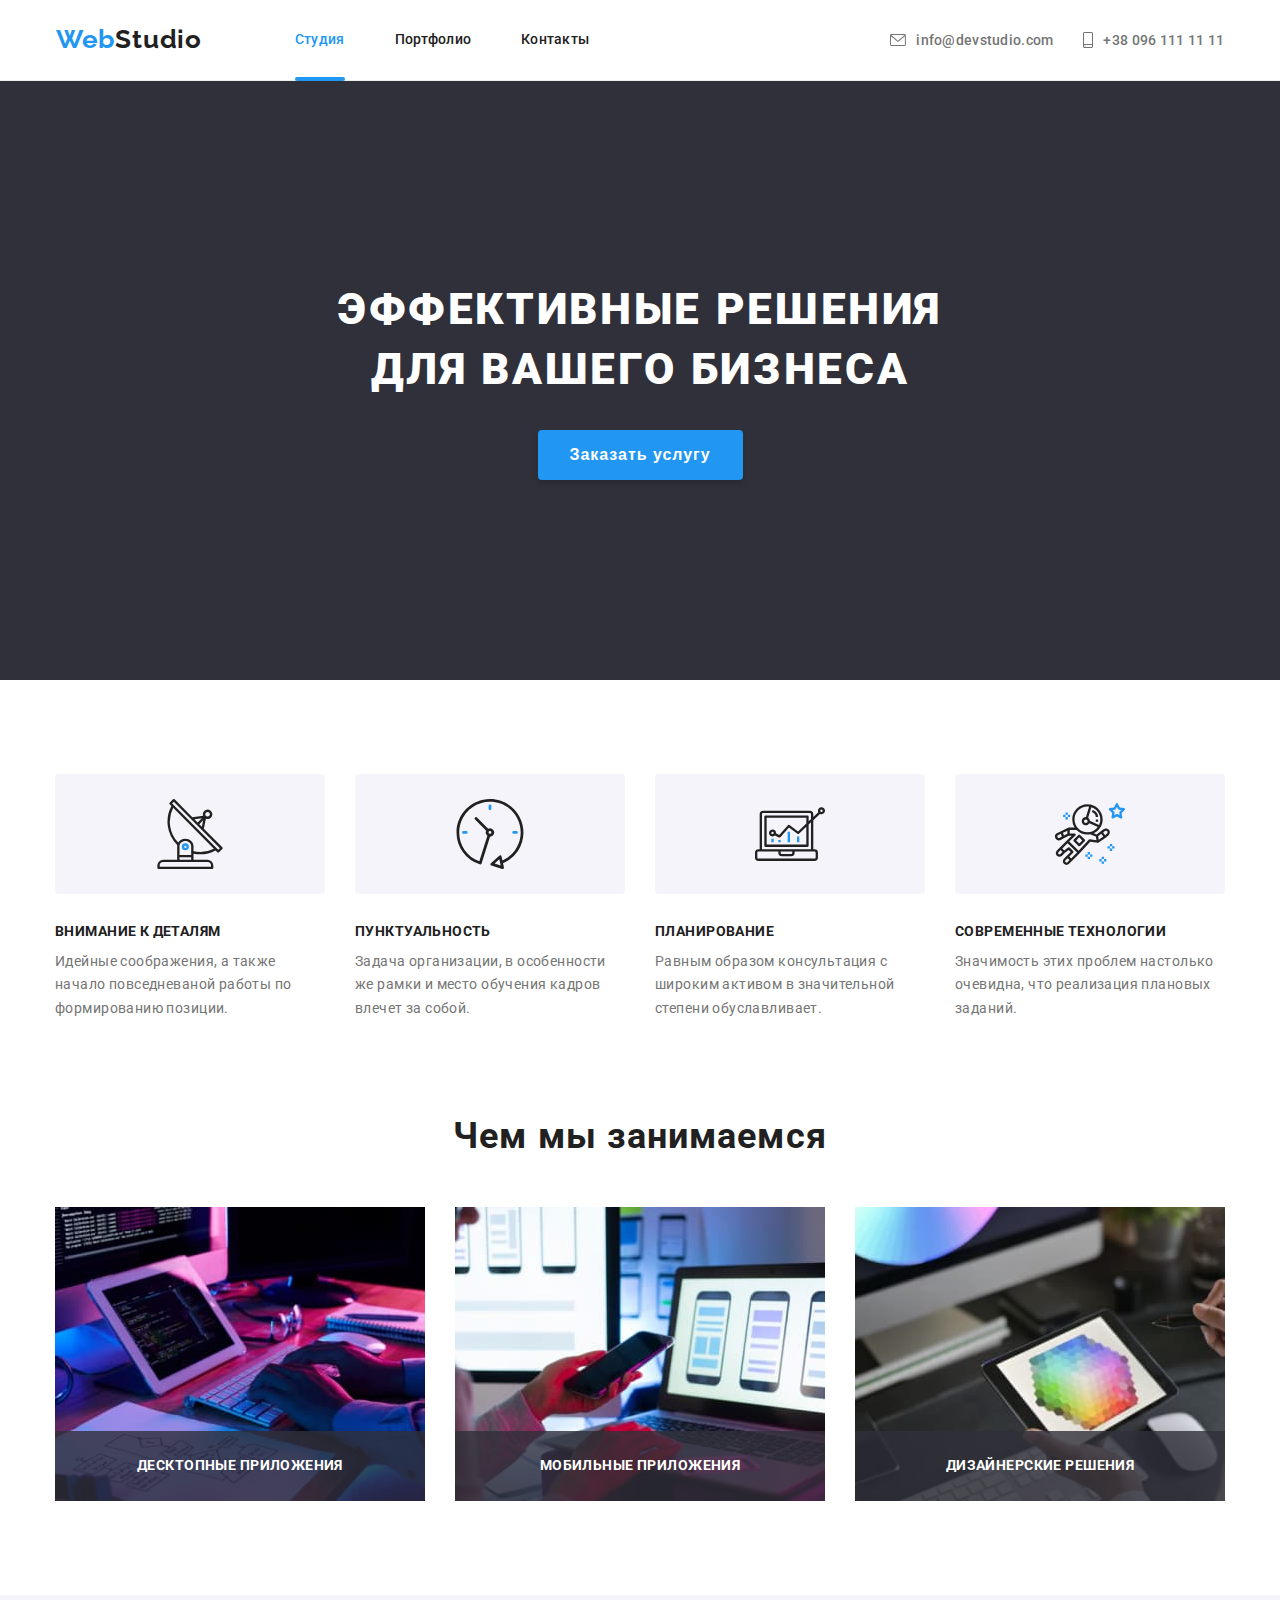
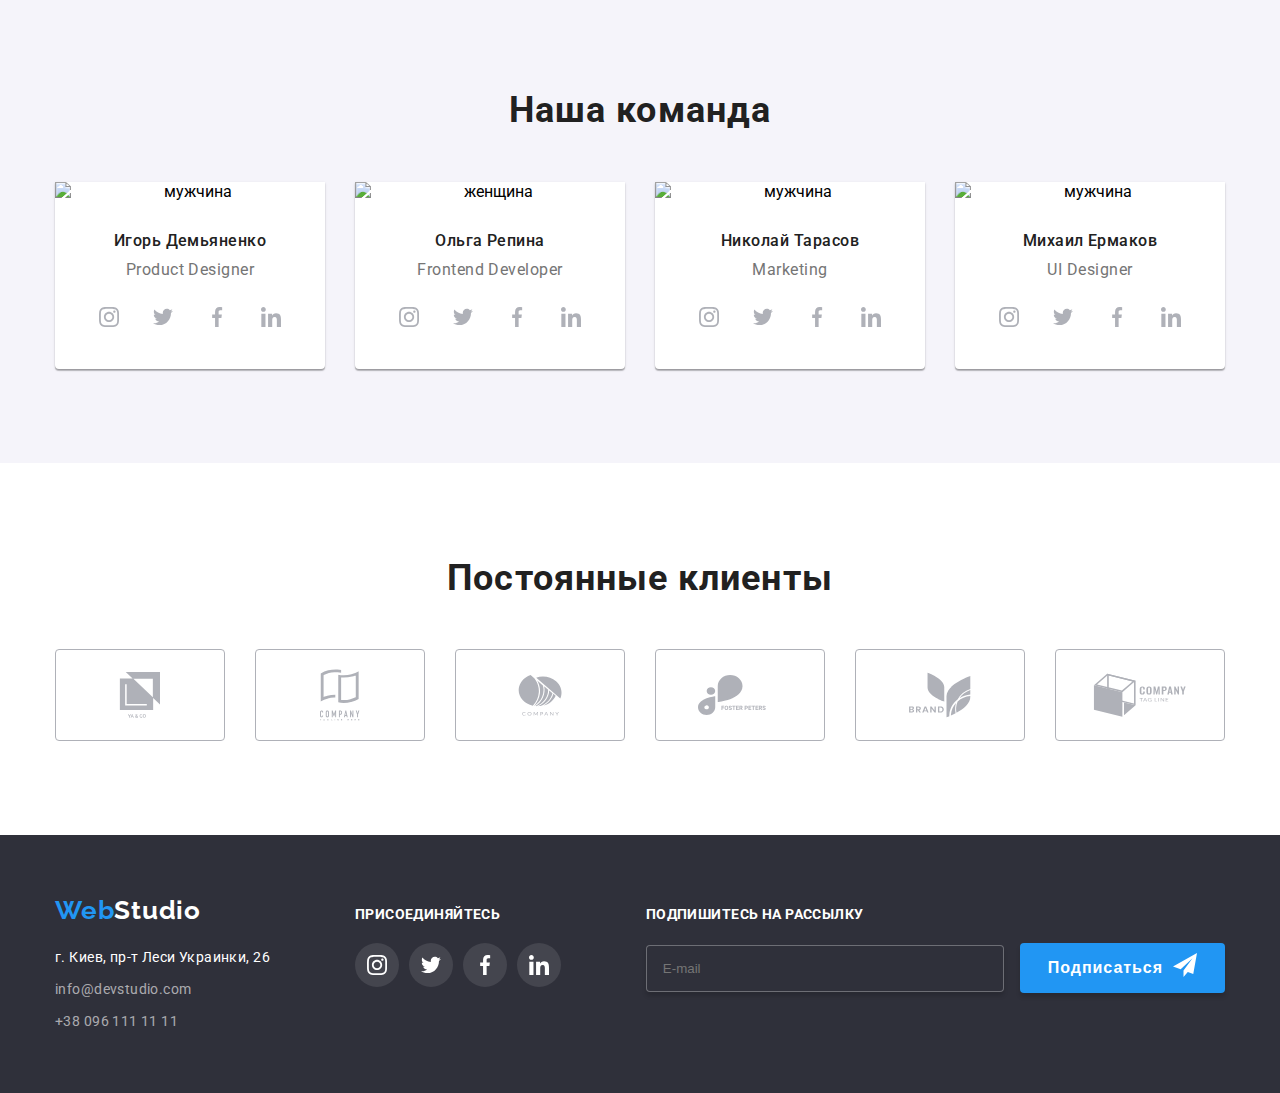
==== commit d70f4908: "fixes from hw3" ====
--- a/index.html
+++ b/index.html
@@ -4,6 +4,10 @@
     <!-- meta data -->
     <meta charset="UTF-8" />
     <meta name="viewport" content="width=device-width, initial-scale=1.0" />
+    <meta
+      name="главная страница сайта"
+      content="помогаем компаниям всех размеров разрабатывать сайты и веб-приложения любой сложности в кратчайшие сроки"
+    />
     <title>WebStudio</title>
 
     <!-- fonts -->
@@ -29,62 +33,90 @@
 
   <body>
     <header class="headpiece">
-      <div class="container">
+      <div class="container container--flex">
         <a href="./index.html" class="logo logo__header">
           <span class="logo__web">Web</span>Studio</a
         >
-
-        <nav>
-          <ul class="site-nav">
-            <li class="site-nav__item">
-              <a class="site-nav__link site-nav__link--active" href="./index.html">Студия</a>
-            </li>
-            <li class="site-nav__item">
-              <a class="site-nav__link" href="./portfolio.html">Портфолио</a>
-            </li>
-            <li class="site-nav__item">
-              <a class="site-nav__link" href="">Контакты</a>
-            </li>
-          </ul>
-        </nav>
-
-        <ul class="contacts">
-          <li class="contacts__item">
-            <a class="contacts__link" href="mailto:info@devstudio.com"
-              ><svg width="16" height="12" class="contacts__icon">
-                <use href="./images/icon-sprite.svg#icon-mail" />
-              </svg>
-              info@devstudio.com</a
-            >
-          </li>
-          <li class="contacts__item">
-            <a class="contacts__link" href="tel:+380961111111"
-              ><svg width="10" height="16" class="contacts__icon">
-                <use href="./images/icon-sprite.svg#icon-tel" />
-              </svg>
-              +38 096 111 11 11</a
-            >
-          </li>
-        </ul>
+        <div class="menu-content" data-menu>
+          <nav>
+            <ul class="site-nav">
+              <li class="site-nav__item">
+                <a
+                  class="site-nav__link site-nav__link--active"
+                  href="./index.html"
+                  aria-label="основная информация о компании"
+                  >Студия</a
+                >
+              </li>
+              <li class="site-nav__item">
+                <a
+                  class="site-nav__link"
+                  href="./portfolio.html"
+                  aria-label="Bпосмотрите проекты нашего портфолио"
+                  >Портфолио</a
+                >
+              </li>
+              <li class="site-nav__item">
+                <a class="site-nav__link" href="" aria-label="свяжитесь с нами">Контакты</a>
+              </li>
+            </ul>
+          </nav>
+
+          <ul class="contacts">
+            <li class="contacts__item">
+              <a
+                class="contacts__link contacts__link--enlarge"
+                href="tel:+380961111111"
+                aria-label="позвоните нам"
+                ><svg width="10" height="16" class="contacts__icon">
+                  <use href="./images/icon-sprite.svg#icon-tel" />
+                </svg>
+                +38 096 111 11 11</a
+              >
+            </li>
+            <li class="contacts__item">
+              <a
+                class="contacts__link"
+                href="mailto:info@devstudio.com"
+                aria-label="напишите нам имейл"
+                ><svg width="16" height="12" class="contacts__icon">
+                  <use href="./images/icon-sprite.svg#icon-mail" />
+                </svg>
+                info@devstudio.com</a
+              >
+            </li>
+          </ul>
+
+          <ul class="mobile-socials">
+            <li class="mobile-socials__item"><a href="" aria-label="Instagram"></a> Instagram</li>
+            <li class="mobile-socials__item"><a href="" aria-label="Twitter"></a> Twitter</li>
+            <li class="mobile-socials__item"><a href="" aria-label="Facebook"></a> Facebook</li>
+            <li class="mobile-socials__item"><a href="" aria-label="LinkedIn"></a> LinkedIn</li>
+          </ul>
+        </div>
+        <button type="button" class="menu-button" data-menu-button aria-expanded="false">
+          <svg width="40" height="40" aria-label="переключатель мобильного меню">
+            <use class="icon-cross" href="./images/icon-sprite.svg#icon-close-mobile" />
+            <use class="icon-burger" href="./images/icon-sprite.svg#icon-burger" />
+          </svg>
+        </button>
       </div>
     </header>
-    <main class="container--padding-top">
+    <main>
       <!-- hero section -->
-      <div class="container-fluid">
+      <section class="hero section">
         <div class="container">
-          <section class="hero hero--centered section">
-            <h1 class="hero__title">
-              Эффективные решения <br />
-              для вашего бизнеса
-            </h1>
-            <button type="button" class="hero__button" data-modal-open>Заказать услугу</button>
-          </section>
-        </div>
-      </div>
+          <h1 class="hero__title">
+            Эффективные решения <br />
+            для вашего бизнеса
+          </h1>
+          <button type="button" class="hero__button" data-modal-open>Заказать услугу</button>
+        </div>
+      </section>
 
       <!-- strengths section -->
       <div class="container">
-        <section class="strengths section--padding-bot">
+        <section class="strengths section">
           <h2 class="strengths__title visually-hidden">Сильные стороны</h2>
           <ul class="strengths__list">
             <li class="strengths__item">
@@ -136,16 +168,19 @@
       </div>
 
       <!-- competencies section -->
-      <div class="container">
-        <section class="competencies section">
+
+      <section class="competencies section section--hidden">
+        <div class="container">
           <h2 class="competencies__title">Чем мы занимаемся</h2>
           <ul class="competencies__list">
             <li class="competencies__item">
               <img
+                srcset="
+                  ./images/index-images/what-we-do-l.jpg    1x,
+                  ./images/index-images/what-we-do-l@2x.jpg 2x
+                "
                 src="./images/index-images/what-we-do-l.jpg"
                 alt="человек пишет код проекта"
-                width="370"
-                height="294"
               />
               <div class="competencies__descr-box">
                 <p class="competencies__description">Десктопные приложения</p>
@@ -153,10 +188,12 @@
             </li>
             <li class="competencies__item">
               <img
+                srcset="
+                  ./images/index-images/what-we-do-c.jpg    1x,
+                  ./images/index-images/what-we-do-c@2x.jpg 2x
+                "
                 src="./images/index-images/what-we-do-c.jpg"
                 alt="человек сравнивает дизайны приложения на экране"
-                width="370"
-                height="294"
               />
               <div class="competencies__descr-box">
                 <p class="competencies__description">Мобильные приложения</p>
@@ -164,39 +201,48 @@
             </li>
             <li class="competencies__item">
               <img
-                src="./images/index-images/what-we-do-r.jpg"
+                srcset="
+                  ./images/index-images/what-we-do-r.jpg    1x,
+                  ./images/index-images/what-we-do-r@2x.jpg 2x
+                "
+                srr="./images/index-images/what-we-do-r.jpg"
                 alt="человек выбирает цвет из палитры на экране"
-                width="370"
-                height="294"
               />
               <div class="competencies__descr-box">
                 <p class="competencies__description">Дизайнерские решения</p>
               </div>
             </li>
           </ul>
-        </section>
-      </div>
+        </div>
+      </section>
 
       <!-- team section -->
-      <div class="container-fluid--team">
+      <section class="team section">
         <div class="container">
-          <section class="team section">
-            <h2 class="team__title">Наша команда</h2>
-            <ul class="team__list">
-              <li class="team__item">
-                <img
-                  class="team__profile-pic"
-                  src="./images/index-images/our-team-1.jpg"
-                  alt="мужчина"
-                  width="270"
-                  height="260"
-                />
+          <h2 class="team__title">Наша команда</h2>
+          <ul class="team__list">
+            <li class="team__item">
+              <img
+                class="team__profile-pic"
+                srcset="
+                  ./images/index-images/team1-mobile.jpg     450w,
+                  ./images/index-images/team1-tablet.jpg     354w,
+                  ./images/index-images/team1-desktop.jpg    270w,
+                  ./images/index-images/team1-mobile@2x.jpg  900w,
+                  ./images/index-images/team1-tablet@2x.jpg  708w,
+                  ./images/index-images/team1-desktop@2x.jpg 540w
+                "
+                sizes="(min-width: 1200px) 270px, (min-width: 768px) 354px, (min-width: 480px) 450px, 100vw"
+                src="./images/index-images/team1-mobile.jpg"
+                alt="мужчина"
+              />
+              <div class="team__card">
                 <h3 class="team__name">Игорь Демьяненко</h3>
                 <p class="team__job" lang="en">Product Designer</p>
                 <ul class="team-social">
                   <li class="team-social__item">
                     <a class="team-social__link" href="">
-                      <svg width="20" height="20" class="team-social__icon">
+                      <svg width="20" height="20" class="team-social__icon" aria-label="instagram">
                         <use href="./images/icon-sprite.svg#icon-instagram" />
                       </svg>
                     </a>
@@ -204,7 +250,7 @@
 
                   <li class="team-social__item">
                     <a class="team-social__link" href="">
-                      <svg width="20" height="20" class="team-social__">
+                      <svg width="20" height="20" class="team-social__" aria-label="twitter">
                         <use href="./images/icon-sprite.svg#icon-twitter" />
                       </svg>
                     </a>
@@ -212,7 +258,7 @@
 
                   <li class="team-social__item">
                     <a class="team-social__link" href="">
-                      <svg width="20" height="20" class="team-social__icon">
+                      <svg width="20" height="20" class="team-social__icon" aria-label="facebook">
                         <use href="./images/icon-sprite.svg#icon-facebook" />
                       </svg>
                     </a>
@@ -220,28 +266,40 @@
 
                   <li class="team-social__item">
                     <a class="team-social__link" href="">
-                      <svg width="20" height="20" class="team-social__icon">
+                      <svg width="20" height="20" class="team-social__icon" aria-label="linkedin">
                         <use href="./images/icon-sprite.svg#icon-linkedin" />
                       </svg>
                     </a>
                   </li>
                 </ul>
-              </li>
-              <li class="team__item">
-                <img
-                  class="team__profile-pic"
-                  src="./images/index-images/our-team-2.jpg"
-                  alt="женщина"
-                  width="270"
-                  height="260"
-                />
+              </div>
+            </li>
+            <li class="team__item">
+              <img
+                class="team__profile-pic"
+                srcset="
+                  ./images/index-images/team2-mobile.jpg     450w,
+                  ./images/index-images/team2-tablet.jpg     354w,
+                  ./images/index-images/team2-desktop.jpg    270w,
+                  ./images/index-images/team2-mobile@2x.jpg  900w,
+                  ./images/index-images/team2-tablet@2x.jpg  708w,
+                  ./images/index-images/team2-desktop@2x.jpg 540w
+                "
+                sizes="(min-width: 1200px) 270px, (min-width: 768px) 354px, (min-width: 480px) 450px, 100vw"
+                src="./images/index-images/team2-mobile.jpg"
+                alt="женщина"
+              />
+              <div class="team__card">
                 <h3 class="team__name">Ольга Репина</h3>
                 <p class="team__job" lang="en">Frontend Developer</p>
                 <ul class="team-social">
                   <li class="team-social__item">
                     <a class="team-social__link" href="">
                       <svg width="20" height="20" class="team-social__icon">
-                        <use href="./images/icon-sprite.svg#icon-instagram" />
+                        <use
+                          href="./images/icon-sprite.svg#icon-instagram"
+                          aria-label="instagram"
+                        />
                       </svg>
                     </a>
                   </li>
@@ -249,7 +307,7 @@
                   <li class="team-social__item">
                     <a class="team-social__link" href="">
                       <svg width="20" height="20" class="team-social__icon">
-                        <use href="./images/icon-sprite.svg#icon-twitter" />
+                        <use href="./images/icon-sprite.svg#icon-twitter" aria-label="twitter" />
                       </svg>
                     </a>
                   </li>
@@ -257,7 +315,7 @@
                   <li class="team-social__item">
                     <a class="team-social__link" href="">
                       <svg width="20" height="20" class="icon">
-                        <use href="./images/icon-sprite.svg#icon-facebook" />
+                        <use href="./images/icon-sprite.svg#icon-facebook" aria-label="facebook" />
                       </svg>
                     </a>
                   </li>
@@ -265,27 +323,39 @@
                   <li class="team-social__item">
                     <a class="team-social__link" href="">
                       <svg width="20" height="20" class="team-social__icon">
-                        <use href="./images/icon-sprite.svg#icon-linkedin" />
+                        <use href="./images/icon-sprite.svg#icon-linkedin" aria-label="linkedin" />
                       </svg>
                     </a>
                   </li>
                 </ul>
-              </li>
-              <li class="team__item">
-                <img
-                  class="team__profile-pic"
-                  src="./images/index-images/our-team-3.jpg"
-                  alt="мужчина"
-                  width="270"
-                  height="260"
-                />
+              </div>
+            </li>
+            <li class="team__item">
+              <img
+                class="team__profile-pic"
+                srcset="
+                  ./images/index-images/team3-mobile.jpg     450w,
+                  ./images/index-images/team3-tablet.jpg     354w,
+                  ./images/index-images/team3-desktop.jpg    270w,
+                  ./images/index-images/team3-mobile@2x.jpg  900w,
+                  ./images/index-images/team3-tablet@2x.jpg  708w,
+                  ./images/index-images/team3-desktop@2x.jpg 540w
+                "
+                sizes="(min-width: 1200px) 270px, (min-width: 768px) 354px, (min-width: 480px) 450px, 100vw"
+                src="./images/index-images/team3-mobile.jpg"
+                alt="мужчина"
+              />
+              <div class="team__card">
                 <h3 class="team__name">Николай Тарасов</h3>
                 <p class="team__job" lang="en">Marketing</p>
                 <ul class="team-social">
                   <li class="team-social__item">
                     <a class="team-social__link" href="">
                       <svg width="20" height="20" class="team-socials__icon">
-                        <use href="./images/icon-sprite.svg#icon-instagram" />
+                        <use
+                          href="./images/icon-sprite.svg#icon-instagram"
+                          aria-label="instagram"
+                        />
                       </svg>
                     </a>
                   </li>
@@ -293,7 +363,7 @@
                   <li class="team-social__item">
                     <a class="team-social__link" href="">
                       <svg width="20" height="20" class="icon">
-                        <use href="./images/icon-sprite.svg#icon-twitter" />
+                        <use href="./images/icon-sprite.svg#icon-twitter" aria-label="twitter" />
                       </svg>
                     </a>
                   </li>
@@ -301,7 +371,7 @@
                   <li class="team-social__item">
                     <a class="team-social__link" href="">
                       <svg width="20" height="20" class="team-social__icon">
-                        <use href="./images/icon-sprite.svg#icon-facebook" />
+                        <use href="./images/icon-sprite.svg#icon-facebook" aria-label="facebook" />
                       </svg>
                     </a>
                   </li>
@@ -309,27 +379,39 @@
                   <li class="team-social__item">
                     <a class="team-social__link" href="">
                       <svg width="20" height="20" class="team-social__icon">
-                        <use href="./images/icon-sprite.svg#icon-linkedin" />
+                        <use href="./images/icon-sprite.svg#icon-linkedin" aria-label="linkedin" />
                       </svg>
                     </a>
                   </li>
                 </ul>
-              </li>
-              <li class="team__item">
-                <img
-                  class="team__profile-pic"
-                  src="./images/index-images/our-team-4.jpg"
-                  alt="мужчина"
-                  width="270"
-                  height="260"
-                />
+              </div>
+            </li>
+            <li class="team__item">
+              <img
+                class="team__profile-pic"
+                srcset="
+                  ./images/index-images/team4-mobile.jpg     450w,
+                  ./images/index-images/team4-tablet.jpg     354w,
+                  ./images/index-images/team4-desktop.jpg    270w,
+                  ./images/index-images/team4-mobile@2x.jpg  900w,
+                  ./images/index-images/team4-tablet@2x.jpg  708w,
+                  ./images/index-images/team4-desktop@2x.jpg 540w
+                "
+                sizes="(min-width: 1200px) 270px, (min-width: 768px) 354px, (min-width: 480px) 450px, 100vw"
+                src="./images/index-images/team4-mobile.jpg"
+                alt="мужчина"
+              />
+              <div class="team__card">
                 <h3 class="team__name">Михаил Ермаков</h3>
                 <p class="team__job" lang="en">UI Designer</p>
                 <ul class="team-social">
                   <li class="team-social__item">
                     <a class="team-social__link" href="">
                       <svg width="20" height="20" class="team-socials__icon">
-                        <use href="./images/icon-sprite.svg#icon-instagram" />
+                        <use
+                          href="./images/icon-sprite.svg#icon-instagram"
+                          aria-label="instagram"
+                        />
                       </svg>
                     </a>
                   </li>
@@ -337,7 +419,7 @@
                   <li class="team-social__item">
                     <a class="team-social__link" href="">
                       <svg width="20" height="20" class="team-socials__icon">
-                        <use href="./images/icon-sprite.svg#icon-twitter" />
+                        <use href="./images/icon-sprite.svg#icon-twitter" aria-label="twitter" />
                       </svg>
                     </a>
                   </li>
@@ -345,7 +427,7 @@
                   <li class="team-social__item">
                     <a class="team-social__link" href="">
                       <svg width="20" height="20" class="team-socials__icon">
-                        <use href="./images/icon-sprite.svg#icon-facebook" />
+                        <use href="./images/icon-sprite.svg#icon-facebook" aria-label="facebook" />
                       </svg>
                     </a>
                   </li>
@@ -353,19 +435,20 @@
                   <li class="team-social__item">
                     <a class="team-social__link" href="">
                       <svg width="20" height="20" class="team-socials__icon">
-                        <use href="./images/icon-sprite.svg#icon-linkedin" />
+                        <use href="./images/icon-sprite.svg#icon-linkedin" aria-label="linkedin" />
                       </svg>
                     </a>
                   </li>
                 </ul>
-              </li>
-            </ul>
-          </section>
-        </div>
-      </div>
+              </div>
+            </li>
+          </ul>
+        </div>
+      </section>
+
       <!-- our clients section -->
-      <div class="container container--no-flex">
-        <section class="clients section">
+      <section class="clients section">
+        <div class="container">
           <h2 class="clients__title">Постоянные клиенты</h2>
           <ul class="clients__list">
             <li class="clients__item">
@@ -411,89 +494,87 @@
               </a>
             </li>
           </ul>
-        </section>
-      </div>
+        </div>
+      </section>
     </main>
-    <footer>
-      <div class="footpiece">
-        <div class="container container--space-between">
-          <address class="contact-us">
-            <a href="./index.html" class="logo logo--bot"
-              ><span class="logo__web">Web</span><span class="logo__inverse">Studio</span></a
-            >
-            <ul class="contact-us__list">
-              <li class="contact-us__item">
-                <a
-                  class="contact-us__link contact-us__link--address"
-                  href="https://www.google.com.ua/maps/ms?msid=218324961284362248250.0004ea06cd32ef222b213&msa=0"
-                  >г. Киев, пр-т Леси Украинки, 26</a
-                >
-              </li>
-              <li class="contact-us__item">
-                <a
-                  class="contact-us__link contact-us__link--contacts"
-                  href="mailto:info@devstudio.com"
-                  >info@devstudio.com</a
-                >
-              </li>
-              <li class="contact-us__item">
-                <a class="contact-us__link contact-us__link--contacts" href="tel:+380961111111"
-                  >+38 096 111 11 11</a
-                >
-              </li>
-            </ul>
-          </address>
-          <div class="social-section">
-            <h3 class="social-section__title">присоединяйтесь</h3>
-            <ul class="social-section__list">
-              <li class="social-section__item">
-                <a class="social-section__link" href="">
-                  <svg width="20" height="20">
-                    <use href="./images/icon-sprite.svg#icon-instagram" />
-                  </svg>
-                </a>
-              </li>
-              <li class="social-section__item">
-                <a class="social-section__link" href="">
-                  <svg width="20" height="20">
-                    <use href="./images/icon-sprite.svg#icon-twitter" />
-                  </svg>
-                </a>
-              </li>
-              <li class="social-section__item">
-                <a class="social-section__link" href="">
-                  <svg width="20" height="20">
-                    <use href="./images/icon-sprite.svg#icon-facebook" />
-                  </svg>
-                </a>
-              </li>
-              <li class="social-section__item">
-                <a class="social-section__link" href="">
-                  <svg width="20" height="20">
-                    <use href="./images/icon-sprite.svg#icon-linkedin" />
-                  </svg>
-                </a>
-              </li>
-            </ul>
-          </div>
-          <div class="subscribe-section">
-            <form name="subscribe-section__newsletter" autocomplete="off" novalidate>
-              <h3 class="subscribe-section__title">Подпишитесь на рассылку</h3>
-              <input
-                class="subscribe-section__input"
-                type="email"
-                name="email"
-                id="sub-email"
-                placeholder="E-mail"
-              />
-              <button class="subscribe-section__button" type="submit">
-                Подписаться
-                <svg class="subscribe-section__icon" width="18" height="18">
-                  <use href="./images/icon-sprite.svg#icon-send"></use>
-                </svg>
-              </button>
-            </form>
-          </div>
+    <footer class="footpiece">
+      <div class="container container--flex container__footer">
+        <address class="contact-us">
+          <a href="./index.html" class="logo logo__footer"
+            ><span class="logo__web">Web</span><span class="logo__inverse">Studio</span></a
+          >
+          <ul class="contact-us__list">
+            <li class="contact-us__item">
+              <a
+                class="contact-us__link contact-us__link--address"
+                href="https://www.google.com.ua/maps/ms?msid=218324961284362248250.0004ea06cd32ef222b213&msa=0"
+                >г. Киев, пр-т Леси Украинки, 26</a
+              >
+            </li>
+            <li class="contact-us__item">
+              <a
+                class="contact-us__link contact-us__link--contacts"
+                href="mailto:info@devstudio.com"
+                >info@devstudio.com</a
+              >
+            </li>
+            <li class="contact-us__item">
+              <a class="contact-us__link contact-us__link--contacts" href="tel:+380961111111"
+                >+38 096 111 11 11</a
+              >
+            </li>
+          </ul>
+        </address>
+        <div class="social-section">
+          <h3 class="social-section__title">присоединяйтесь</h3>
+          <ul class="social-section__list">
+            <li class="social-section__item">
+              <a class="social-section__link" href="">
+                <svg width="20" height="20">
+                  <use href="./images/icon-sprite.svg#icon-instagram" />
+                </svg>
+              </a>
+            </li>
+            <li class="social-section__item">
+              <a class="social-section__link" href="">
+                <svg width="20" height="20">
+                  <use href="./images/icon-sprite.svg#icon-twitter" />
+                </svg>
+              </a>
+            </li>
+            <li class="social-section__item">
+              <a class="social-section__link" href="">
+                <svg width="20" height="20">
+                  <use href="./images/icon-sprite.svg#icon-facebook" />
+                </svg>
+              </a>
+            </li>
+            <li class="social-section__item">
+              <a class="social-section__link" href="">
+                <svg width="20" height="20">
+                  <use href="./images/icon-sprite.svg#icon-linkedin" />
+                </svg>
+              </a>
+            </li>
+          </ul>
+        </div>
+        <div class="subscribe-section">
+          <form name="subscribe-section__newsletter" autocomplete="off" novalidate>
+            <h3 class="subscribe-section__title">Подпишитесь на рассылку</h3>
+            <input
+              class="subscribe-section__input"
+              type="email"
+              name="email"
+              id="sub-email"
+              placeholder="E-mail"
+            />
+            <button class="subscribe-section__button" type="submit">
+              Подписаться
+              <svg class="subscribe-section__icon" width="24" height="24">
+                <use href="./images/icon-sprite.svg#icon-send"></use>
+              </svg>
+            </button>
+          </form>
         </div>
       </div>
     </footer>
@@ -573,7 +654,8 @@
       </div>
     </div>
 
-    <!-- JS for modal window -->
+    <!-- JS for modal window & menu button -->
     <script src="./js/modal.js"></script>
+    <script src="./js/menu.js"></script>
   </body>
 </html>
--- a/css/main.min.css
+++ b/css/main.min.css
@@ -1,2 +1,2 @@
-html{-webkit-box-sizing:border-box;box-sizing:border-box}*,*::after,*::before{-webkit-box-sizing:inherit;box-sizing:inherit}body{font-family:'Roboto', 'sanse-serif';margin:0}ul{list-style:none;padding:0;margin:0}a{display:-webkit-inline-box;display:-ms-inline-flexbox;display:inline-flex;text-decoration:none}.container{width:1200px;padding:0px 15px;margin-left:auto;margin-right:auto;display:-webkit-box;display:-ms-flexbox;display:flex;-webkit-box-pack:center;-ms-flex-pack:center;justify-content:center;-webkit-box-align:center;-ms-flex-align:center;align-items:center}.container--space-between{-webkit-box-pack:justify;-ms-flex-pack:justify;justify-content:space-between;padding-top:60px;padding-bottom:60px}.container--padding-top{padding-top:80px}.container--no-flex{display:block}.section{padding-top:94px;padding-bottom:94px}.section--padding-bot{padding-top:94px;padding-bottom:0}.visually-hidden{position:absolute;width:1px;height:1px;margin:-1px;border:0;padding:0;white-space:nowrap;-webkit-clip-path:inset(100%);clip-path:inset(100%);clip:rect(0 0 0 0);overflow:hidden}.is-hidden{pointer-events:none}.is-hidden .modal{opacity:0}.logo{padding:24px 0px;font-family:'Raleway', 'sans-serif';font-weight:700;font-size:26px;line-height:1.19;letter-spacing:0.03em;color:#000}.logo__web{color:#2196f3}.logo__inverse{color:#fff}.logo__header{margin-right:93px}.logo--bot{padding:0;padding-bottom:20px}.headpiece{position:fixed;z-index:1;left:0;right:0;margin:auto;border-bottom:1px solid #ececec;background-color:#fff}.site-nav{margin-right:305px;display:-webkit-box;display:-ms-flexbox;display:flex;font-weight:500;font-size:14px;line-height:16px;letter-spacing:0.02em;color:#212121}.site-nav__item{margin-right:50px}.site-nav__item:last-child{margin-right:0}.site-nav__link{padding:32px 0px;color:inherit;-webkit-transition:color 250ms cubic-bezier(0.4, 0, 0.2, 1);transition:color 250ms cubic-bezier(0.4, 0, 0.2, 1)}.site-nav__link:hover,.site-nav__link:focus{color:#2196f3}.site-nav__link--active{position:relative;color:#2196f3}.site-nav__link--active::after{z-index:2;content:' ';position:absolute;bottom:-1px;left:0;width:100%;height:4px;border-radius:2px;background-color:#2196f3}.contacts{display:-webkit-box;display:-ms-flexbox;display:flex;font-weight:500;font-size:14px;line-height:16px;letter-spacing:0.02em;color:#757575}.contacts__item{margin-right:30px}.contacts__item:last-child{margin-right:0}.contacts__link{padding:32px 0px;color:inherit;-webkit-transition:color 250ms cubic-bezier(0.4, 0, 0.2, 1),fill 250ms cubic-bezier(0.4, 0, 0.2, 1);transition:color 250ms cubic-bezier(0.4, 0, 0.2, 1),fill 250ms cubic-bezier(0.4, 0, 0.2, 1);fill:#757575}.contacts__link:hover,.contacts__link:focus{color:#2196f3;fill:#2196f3}.contacts__icon{margin-right:10px}.contact-us{font-style:unset}.footpiece{background-color:#2f303a}.contact-us__item{margin-bottom:9px}.contact-us__item:last-child{margin-bottom:0}.contact-us__link{font-weight:400;font-size:14px;line-height:1.71;letter-spacing:0.03em;color:rgba(255,255,255,0.6);-webkit-transition:color 250ms cubic-bezier(0.4, 0, 0.2, 1);transition:color 250ms cubic-bezier(0.4, 0, 0.2, 1)}.contact-us__link--address{color:#fff}.contact-us__link:hover,.contact-us__link:focus{color:#2196f3}.social-section{display:-webkit-box;display:-ms-flexbox;display:flex;-webkit-box-orient:vertical;-webkit-box-direction:normal;-ms-flex-direction:column;flex-direction:column}.social-section__list{display:-webkit-box;display:-ms-flexbox;display:flex}.social-section__title,.subscribe-section__title{margin:0;padding-bottom:20px;font-weight:700;font-size:14px;line-height:1.14;letter-spacing:0.03em;text-transform:uppercase;color:#fff}.social-section__item{position:relative;margin-right:10px;width:44px;height:44px;border-radius:50%}.social-section__item:last-child{margin-right:0}.social-section__link{position:absolute;top:50%;left:50%;-webkit-transform:translate(-50%, -50%);transform:translate(-50%, -50%);padding:12px;background:rgba(255,255,255,0.1);border-radius:50%;fill:#fff;-webkit-transition:background-color 250ms cubic-bezier(0.4, 0, 0.2, 1);transition:background-color 250ms cubic-bezier(0.4, 0, 0.2, 1)}.social-section__link:hover,.social-section__link:focus{background:#2196f3}.subscribe-section__newsletter{display:-webkit-box;display:-ms-flexbox;display:flex}.subscribe-section__input{margin-right:12px;padding:15px;width:358px;border:1px solid rgba(255,255,255,0.3);-webkit-box-sizing:border-box;box-sizing:border-box;-webkit-box-shadow:0px 4px 4px rgba(0,0,0,0.15);box-shadow:0px 4px 4px rgba(0,0,0,0.15);border-radius:4px;font-weight:400;font-size:16px;line-height:1.25;letter-spacing:0.03em;color:rgba(255,255,255,0.6);background-color:#2f303a;cursor:pointer;-webkit-transition:border-color 250ms cubic-bezier(0.4, 0, 0.2, 1);transition:border-color 250ms cubic-bezier(0.4, 0, 0.2, 1)}.subscribe-section__input:hover,.subscribe-section__input:focus{border-color:#2196f3}.subscribe-section__button{padding:10px 29px;padding-right:0;font-weight:700;font-size:16px;line-height:1.87;letter-spacing:0.06em;color:#fff;background:#2196f3;-webkit-box-shadow:0px 4px 4px rgba(0,0,0,0.15);box-shadow:0px 4px 4px rgba(0,0,0,0.15);border-color:transparent;border-radius:4px;fill:#fff;cursor:pointer}.subscribe-section__icon{display:inline-block;vertical-align:middle;margin-right:28px;margin-left:10px}.container-fluid{width:1600px;height:600px;margin:auto;background-image:-webkit-gradient(linear, left top, right top, from(rgba(47,48,58,0.4)), to(rgba(47,48,58,0.4))),url("../images/index-images/bg-img.jpg");background-image:linear-gradient(to right, rgba(47,48,58,0.4), rgba(47,48,58,0.4)),url("../images/index-images/bg-img.jpg");background-size:cover;background-color:#2f303a;background-position:center;text-align:center}.container-fluid--team{background-color:#f5f4fa}.hero__title{margin-top:0;margin-bottom:30px;font-weight:900;font-size:44px;line-height:1.36;text-align:center;letter-spacing:0.06em;text-transform:uppercase;color:#fff}.hero__button{margin:0;padding:10px 32px;font-weight:700;font-size:16px;line-height:1.87;letter-spacing:0.06em;color:#fff;background-color:#2196f3;-webkit-box-shadow:0px 4px 4px rgba(0,0,0,0.15);box-shadow:0px 4px 4px rgba(0,0,0,0.15);border-radius:4px;border:transparent;cursor:pointer}.hero--centered{padding-top:200px;padding-bottom:200px}.strengths__list{display:-webkit-box;display:-ms-flexbox;display:flex}.strengths__item{-ms-flex-preferred-size:calc((100% - 30px * 3) / 4);flex-basis:calc((100% - 30px * 3) / 4);margin-right:30px}.strengths__item:last-child{margin-right:0}.strengths__static-icon-box{padding:25px 100px;margin-bottom:30px;width:100%;background-color:#f5f4fa;border-radius:4px}.strengths__title{margin-top:0;margin-bottom:10px;font-weight:700;font-size:14px;line-height:1.14;letter-spacing:0.03em;text-transform:uppercase;color:#212121}.strengths__description{margin:0;font-weight:400;font-size:14px;line-height:1.71;letter-spacing:0.03em;color:#757575}.competencies__title{margin-top:0;margin-bottom:50px;font-weight:700;font-size:36px;line-height:1.17;text-align:center;letter-spacing:0.03em;color:#212121}.competencies__list{display:-webkit-box;display:-ms-flexbox;display:flex}.competencies__item{display:-webkit-box;display:-ms-flexbox;display:flex;-webkit-box-orient:vertical;-webkit-box-direction:normal;-ms-flex-direction:column;flex-direction:column;position:relative;-ms-flex-preferred-size:calc((100% - 2 * 30px) / 3);flex-basis:calc((100% - 2 * 30px) / 3);margin-right:30px}.competencies__item:last-child{margin-right:0}.competencies__descr-box{position:absolute;bottom:0;left:0;width:100%;background:-webkit-gradient(linear, left top, right top, from(rgba(47,48,58,0.8)), to(rgba(47,48,58,0.8)));background:linear-gradient(to right, rgba(47,48,58,0.8), rgba(47,48,58,0.8));font-weight:700;font-size:14px;line-height:1.14;text-align:center;letter-spacing:0.03em;text-transform:uppercase;color:#fff}.competencies__description{margin:0;padding:27px 0}.team__title{margin-top:0;margin-bottom:50px;font-weight:700;font-size:36px;line-height:1.17;letter-spacing:0.03em;text-align:center;color:#212121}.team__list{display:-webkit-box;display:-ms-flexbox;display:flex;cursor:pointer}.team__item{-ms-flex-preferred-size:calc((100% - 3 * 30px) / 4);flex-basis:calc((100% - 3 * 30px) / 4);margin-right:30px;background-color:#fff;border-radius:0px 0px 4px 4px;text-align:center;-webkit-box-shadow:none;box-shadow:none;-webkit-transition:-webkit-box-shadow 250ms cubic-bezier(0.4, 0, 0.2, 1);transition:-webkit-box-shadow 250ms cubic-bezier(0.4, 0, 0.2, 1);transition:box-shadow 250ms cubic-bezier(0.4, 0, 0.2, 1);transition:box-shadow 250ms cubic-bezier(0.4, 0, 0.2, 1), -webkit-box-shadow 250ms cubic-bezier(0.4, 0, 0.2, 1)}.team__item:hover,.team__item:focus{-webkit-box-shadow:0px 1px 3px rgba(0,0,0,0.12),0px 1px 1px rgba(0,0,0,0.14),0px 2px 1px rgba(0,0,0,0.2);box-shadow:0px 1px 3px rgba(0,0,0,0.12),0px 1px 1px rgba(0,0,0,0.14),0px 2px 1px rgba(0,0,0,0.2)}.team__item:last-child{margin-right:0}.team__profile-pic{margin-bottom:30px}.team__name{margin-top:0;margin-bottom:10px;font-weight:500;font-size:16px;line-height:1.19;letter-spacing:0.03em;color:#212121}.team__job{margin-top:0;margin-bottom:16px;font-weight:400;font-size:16px;line-height:1.19;letter-spacing:0.03em;color:#757575}.team-social{display:-webkit-box;display:-ms-flexbox;display:flex;-webkit-box-pack:center;-ms-flex-pack:center;justify-content:center;padding-bottom:30px;padding-right:32px;padding-left:32px}.team-social__link{-webkit-box-pack:center;-ms-flex-pack:center;justify-content:center;-webkit-box-align:center;-ms-flex-align:center;align-items:center;width:44px;height:44px;background-color:transparent;fill:#afb1b8;border-radius:50%;-webkit-transition:background-color 250ms cubic-bezier(0.4, 0, 0.2, 1),fill 250ms cubic-bezier(0.4, 0, 0.2, 1);transition:background-color 250ms cubic-bezier(0.4, 0, 0.2, 1),fill 250ms cubic-bezier(0.4, 0, 0.2, 1)}.team-social__item{margin-right:10px}.team-social__item:last-child{margin-right:0}.team-social__link:hover,.team-social__link:focus{fill:#fff;background-color:#2196f3}.clients__title{margin-top:0;margin-bottom:50px;font-weight:700;font-size:36px;line-height:1.17;letter-spacing:0.03em;text-align:center;color:#212121}.clients__list{display:-webkit-box;display:-ms-flexbox;display:flex}.clients__item{display:-webkit-box;display:-ms-flexbox;display:flex;margin-right:30px}.clients__item:last-child{margin-right:0}.clients__link{position:relative;width:170px;height:92px;border:1px solid #afb1b8;border-radius:4px;fill:#afb1b8;-webkit-transition:fill 250ms cubic-bezier(0.4, 0, 0.2, 1),border-color 250ms cubic-bezier(0.4, 0, 0.2, 1);transition:fill 250ms cubic-bezier(0.4, 0, 0.2, 1),border-color 250ms cubic-bezier(0.4, 0, 0.2, 1)}.clients__icon{position:absolute;top:50%;left:50%;-webkit-transform:translate(-50%, -50%);transform:translate(-50%, -50%)}.clients__link:hover,.clients__link:focus{border-color:#2196f3;fill:#2196f3}.filters{display:-webkit-box;display:-ms-flexbox;display:flex;-webkit-box-pack:center;-ms-flex-pack:center;justify-content:center;margin-bottom:50px}.filters__item{margin-right:8px}.filters__item:last-child{margin-right:0}.filters__button{padding:5px 22px;font-weight:500;font-size:16px;line-height:1.62;letter-spacing:0.03em;color:#212121;background-color:#f5f4fa;border:transparent;border-radius:4px;-webkit-box-shadow:none;box-shadow:none;cursor:pointer;-webkit-transition:color 250ms cubic-bezier(0.4, 0, 0.2, 1),background-color 250ms cubic-bezier(0.4, 0, 0.2, 1),-webkit-box-shadow 250ms cubic-bezier(0.4, 0, 0.2, 1);transition:color 250ms cubic-bezier(0.4, 0, 0.2, 1),background-color 250ms cubic-bezier(0.4, 0, 0.2, 1),-webkit-box-shadow 250ms cubic-bezier(0.4, 0, 0.2, 1);transition:color 250ms cubic-bezier(0.4, 0, 0.2, 1),background-color 250ms cubic-bezier(0.4, 0, 0.2, 1),box-shadow 250ms cubic-bezier(0.4, 0, 0.2, 1);transition:color 250ms cubic-bezier(0.4, 0, 0.2, 1),background-color 250ms cubic-bezier(0.4, 0, 0.2, 1),box-shadow 250ms cubic-bezier(0.4, 0, 0.2, 1),-webkit-box-shadow 250ms cubic-bezier(0.4, 0, 0.2, 1)}.filters__button:hover,.filters__button:focus{color:#fff;background-color:#2196f3;-webkit-box-shadow:0px 3px 1px rgba(0,0,0,0.1),0px 1px 2px rgba(0,0,0,0.08),0px 2px 2px rgba(0,0,0,0.12);box-shadow:0px 3px 1px rgba(0,0,0,0.1),0px 1px 2px rgba(0,0,0,0.08),0px 2px 2px rgba(0,0,0,0.12);border-radius:4px}.portfolio__projects{display:-webkit-box;display:-ms-flexbox;display:flex;-ms-flex-wrap:wrap;flex-wrap:wrap}.project{width:calc((100% - (30px * 2)) / 3);margin-right:30px;margin-bottom:30px}.project__link{display:-webkit-box;display:-ms-flexbox;display:flex;-webkit-box-orient:vertical;-webkit-box-direction:normal;-ms-flex-direction:column;flex-direction:column;-webkit-box-shadow:transparent;box-shadow:transparent;-webkit-transition:-webkit-box-shadow 250ms cubic-bezier(0.4, 0, 0.2, 1);transition:-webkit-box-shadow 250ms cubic-bezier(0.4, 0, 0.2, 1);transition:box-shadow 250ms cubic-bezier(0.4, 0, 0.2, 1);transition:box-shadow 250ms cubic-bezier(0.4, 0, 0.2, 1), -webkit-box-shadow 250ms cubic-bezier(0.4, 0, 0.2, 1)}.project:nth-child(3n){margin-right:0}.project:nth-last-child(-n+3){margin-bottom:0}.project__link:hover,.project__link:focus{-webkit-box-shadow:0px 1px 1px rgba(0,0,0,0.12),0px 4px 4px rgba(0,0,0,0.06),1px 4px 6px rgba(0,0,0,0.16);box-shadow:0px 1px 1px rgba(0,0,0,0.12),0px 4px 4px rgba(0,0,0,0.06),1px 4px 6px rgba(0,0,0,0.16)}.project__bot-border{padding:24px 20px;border:1px solid #eee;border-top:transparent}.project__title{margin:0;margin-bottom:4px;font-weight:700;font-size:18px;line-height:2;letter-spacing:0.06em;color:#212121}.project__type{margin:0;font-weight:normal;font-size:16px;line-height:1.87;letter-spacing:0.03em;color:#757575}.project__thumb{overflow:hidden;height:294px;position:relative}.project__bg{position:absolute;top:0;left:0;width:100%;height:100%;-webkit-transform:translateY(100%);transform:translateY(100%);padding:63px 24px;font-weight:400;font-size:18px;line-height:1.56;letter-spacing:0.03em;color:#fff;background-color:rgba(33,150,243,0.9);-webkit-transition:-webkit-transform 250ms cubic-bezier(0.4, 0, 0.2, 1);transition:-webkit-transform 250ms cubic-bezier(0.4, 0, 0.2, 1);transition:transform 250ms cubic-bezier(0.4, 0, 0.2, 1);transition:transform 250ms cubic-bezier(0.4, 0, 0.2, 1), -webkit-transform 250ms cubic-bezier(0.4, 0, 0.2, 1)}.project__description{margin:0}.project__link:hover .project__bg,.project__link:focus .project__bg{-webkit-transform:translateY(0);transform:translateY(0)}.backdrop{position:fixed;top:0;left:0;width:100%;height:100%;background:rgba(0,0,0,0.2);opacity:1;-webkit-transition:opacity 250ms cubic-bezier(0.4, 0, 0.2, 1);transition:opacity 250ms cubic-bezier(0.4, 0, 0.2, 1)}.backdrop.is-hidden{opacity:0}.modal{position:absolute;top:50%;left:50%;-webkit-transform:translate(-50%, -50%);transform:translate(-50%, -50%);padding:40px;min-width:528px;background-color:#fff;-webkit-box-shadow:0px 1px 3px rgba(0,0,0,0.12),0px 1px 1px rgba(0,0,0,0.14),0px 2px 1px rgba(0,0,0,0.2);box-shadow:0px 1px 3px rgba(0,0,0,0.12),0px 1px 1px rgba(0,0,0,0.14),0px 2px 1px rgba(0,0,0,0.2);border-radius:4px;opacity:1;-webkit-transition:opacity 250ms cubic-bezier(0.4, 0, 0.2, 1);transition:opacity 250ms cubic-bezier(0.4, 0, 0.2, 1)}.modal__close-button{width:30px;height:30px;position:absolute;top:8px;right:8px;display:-webkit-box;display:-ms-flexbox;display:flex;-webkit-box-align:center;-ms-flex-align:center;align-items:center;border:1px solid rgba(0,0,0,0.1);border-radius:50%;background-color:#fff;fill:#000;-webkit-transition:fill 250ms cubic-bezier(0.4, 0, 0.2, 1);transition:fill 250ms cubic-bezier(0.4, 0, 0.2, 1);cursor:pointer}.modal__close-button:hover,.modal__close-button:focus{fill:#2196f3}.modal-form__title{margin:0;margin-bottom:12px;font-weight:700;font-size:20px;line-height:1.15;text-align:center;letter-spacing:0.03em;color:#212121}.modal-form__label{display:inline-block;margin-bottom:4px;font-weight:400;font-size:12px;line-height:1.17;letter-spacing:0.01em;color:#757575}.modal-form__label--opt-in{margin-bottom:30px;font-weight:400;font-size:14px;line-height:1.71;letter-spacing:0.03em;color:#757575;cursor:pointer}.modal-form__input{padding:11px 0px;padding-left:42px;padding-right:12px;width:100%;border:1px solid rgba(33,33,33,0.2);border-radius:4px;-webkit-transition:border-color 250ms cubic-bezier(0.4, 0, 0.2, 1);transition:border-color 250ms cubic-bezier(0.4, 0, 0.2, 1);cursor:pointer}.modal-form__input--comment{padding:12px 16px;font-weight:400;font-size:12px;line-height:14px;letter-spacing:0.01em;color:rgba(117,117,117,0.5);resize:none}.modal-form__effect{position:relative;margin-bottom:10px}.modal-form__effect:hover .modal-form__input,.modal-form__effect:focus-within .modal-form__input,.modal-form__effect:hover .modal-form__icon,.modal-form__effect:focus-within .modal-form__icon{border-color:#2196f3;fill:#2196f3}.modal-form__effect--comment{margin-bottom:20px}.modal-form__icon{position:absolute;left:12px;margin:12px 0px;fill:#212121;-webkit-transition:fill 250ms cubic-bezier(0.4, 0, 0.2, 1);transition:fill 250ms cubic-bezier(0.4, 0, 0.2, 1)}.modal-form__section--opt-in{display:-webkit-box;display:-ms-flexbox;display:flex;-webkit-box-pack:center;-ms-flex-pack:center;justify-content:center;-webkit-box-align:baseline;-ms-flex-align:baseline;align-items:baseline}.modal-form__opt-in:checked+.modal-form__checkmark{background-color:#2196f3;border-width:0px}.modal-form__checkmark{vertical-align:text-bottom;border:#212121 solid 2px;border-radius:4px;fill:#fff;background-color:#fff}.modal-form__terms{text-decoration:underline;color:#2196f3}.modal-form__submit-button{display:-webkit-box;display:-ms-flexbox;display:flex;margin:auto;font-weight:bold;font-size:16px;line-height:1.87;letter-spacing:0.06em;color:#fff;padding:10px 56px;border:transparent;background:#2196f3;-webkit-box-shadow:0px 4px 4px rgba(0,0,0,0);box-shadow:0px 4px 4px rgba(0,0,0,0);border-radius:4px;-webkit-transition:-webkit-box-shadow 250ms cubic-bezier(0.4, 0, 0.2, 1);transition:-webkit-box-shadow 250ms cubic-bezier(0.4, 0, 0.2, 1);transition:box-shadow 250ms cubic-bezier(0.4, 0, 0.2, 1);transition:box-shadow 250ms cubic-bezier(0.4, 0, 0.2, 1), -webkit-box-shadow 250ms cubic-bezier(0.4, 0, 0.2, 1);cursor:pointer}.modal-form__submit-button:hover,.modal-form__submit-button:focus{-webkit-box-shadow:0px 4px 4px rgba(0,0,0,0.15);box-shadow:0px 4px 4px rgba(0,0,0,0.15)}
+html{-webkit-box-sizing:border-box;box-sizing:border-box}*,*::after,*::before{-webkit-box-sizing:inherit;box-sizing:inherit}body{font-family:'Roboto', 'sanse-serif';margin:0}.modal-open{overflow:hidden}ul{list-style:none;padding:0;margin:0}a{display:inline-block;text-decoration:none}address{font-style:normal}button,input,textarea{cursor:pointer}img{display:block;max-width:100%;height:auto}svg{display:block}@media screen and (max-width: 767px){main{padding-top:60px}}@media screen and (min-width: 768px){main{padding-top:80px}}.visually-hidden{position:absolute;width:1px;height:1px;margin:-1px;border:0;padding:0;white-space:nowrap;-webkit-clip-path:inset(100%);clip-path:inset(100%);clip:rect(0 0 0 0);overflow:hidden}.container{position:relative;padding-left:15px;padding-right:15px;margin-left:auto;margin-right:auto}@media screen and (min-width: 480px){.container{width:480px}}@media screen and (min-width: 768px){.container{position:static;width:768px}}@media screen and (min-width: 768px){.container--flex{display:-webkit-box;display:-ms-flexbox;display:flex;-webkit-box-pack:center;-ms-flex-pack:center;justify-content:center;-webkit-box-align:center;-ms-flex-align:center;align-items:center}}@media screen and (min-width: 1200px){.container{width:1200px}}.section{padding:60px 0}@media screen and (min-width: 1200px){.section{padding-top:94px;padding-bottom:94px}}.section--padding-bot{padding-bottom:0}.logo{padding-top:24px;padding-bottom:25px;font-family:'Raleway', 'sans-serif';font-weight:700;font-size:24px;line-height:1.17;letter-spacing:0.03em;color:#212121}@media screen and (min-width: 1200px){.logo{font-size:26px;line-height:1.19}}.logo__web{color:#2196f3}@media screen and (min-width: 768px){.logo{margin-right:88px}}@media screen and (min-width: 1200px){.logo{margin-right:93px}}.logo__inverse{color:#fff;margin:0}.logo__footer{padding:0;margin:0;margin-bottom:20px}.headpiece{background-color:#fff;position:fixed;z-index:1;width:100%;border-bottom:1px solid #ececec}@media screen and (min-width: 768px){.site-nav{display:-webkit-box;display:-ms-flexbox;display:flex}}@media screen and (max-width: 767px){.site-nav__item:last-child{margin-bottom:302px}}.site-nav__item:not(:last-child){margin-right:50px}.site-nav__link{color:#212121;font-weight:500;letter-spacing:0.02em;-webkit-transition:color 250ms cubic-bezier(0.4, 0, 0.2, 1);transition:color 250ms cubic-bezier(0.4, 0, 0.2, 1)}@media screen and (max-width: 767px){.site-nav__link{margin-bottom:32px;font-size:40px;line-height:1.17}}@media screen and (min-width: 768px){.site-nav__link{padding:32px 0;font-size:14px;line-height:1.14}}.site-nav__link:hover,.site-nav__link:active,.site-nav__link:focus{color:#2196f3}.site-nav__link--active{position:relative;color:#2196f3}@media screen and (min-width: 768px){.site-nav__link--active::after{position:absolute;left:0;bottom:-1px;content:'';width:100%;height:4px;border-radius:2px;background-color:#2196f3}}@media screen and (min-width: 768px){.contacts{margin-left:84px}}@media screen and (min-width: 1200px){.contacts{margin-left:301px}}@media screen and (min-width: 1200px){.contacts{display:-webkit-box;display:-ms-flexbox;display:flex;-webkit-box-orient:horizontal;-webkit-box-direction:reverse;-ms-flex-direction:row-reverse;flex-direction:row-reverse;-webkit-box-pack:center;-ms-flex-pack:center;justify-content:center;-webkit-box-align:center;-ms-flex-align:center;align-items:center}}.contacts__item{display:-webkit-box;display:-ms-flexbox;display:flex;-webkit-box-align:center;-ms-flex-align:center;align-items:center}@media screen and (min-width: 768px){.contacts__item{margin-bottom:10px}}@media screen and (min-width: 1200px){.contacts__item{margin-bottom:0px;margin-right:0px}}.contacts__item:last-child{margin-right:0}@media screen and (min-width: 768px){.contacts__item:last-child{margin-bottom:0px}}@media screen and (min-width: 1200px){.contacts__item:last-child{margin-right:30px}}.contacts__link{display:-webkit-inline-box;display:-ms-inline-flexbox;display:inline-flex;-webkit-box-align:center;-ms-flex-align:center;align-items:center;color:#757575;fill:#757575;font-weight:500;line-height:1.17;letter-spacing:0.02em;-webkit-transition:color 250ms cubic-bezier(0.4, 0, 0.2, 1),fill 250ms cubic-bezier(0.4, 0, 0.2, 1);transition:color 250ms cubic-bezier(0.4, 0, 0.2, 1),fill 250ms cubic-bezier(0.4, 0, 0.2, 1)}@media screen and (max-width: 767px){.contacts__link{font-size:24px;margin-bottom:32px}}@media screen and (max-width: 767px){.contacts__link--enlarge{font-size:34px;color:#2196f3}}@media screen and (min-width: 768px){.contacts__link{font-size:12px}}@media screen and (min-width: 1200px){.contacts__link{font-size:14px;padding-top:32px;padding-bottom:32px}}.contacts__link:hover,.contacts__link:active,.contacts__link:focus{color:#2196f3;fill:#2196f3}.contacts__icon{margin-right:10px}@media screen and (max-width: 767px){.contacts__icon{display:none}}.menu-button{position:absolute;top:10px;right:15px;margin:0;padding:0;background-color:transparent;border:none;fill:#212121;-webkit-transition:fill 250ms cubic-bezier(0.4, 0, 0.2, 1);transition:fill 250ms cubic-bezier(0.4, 0, 0.2, 1)}@media screen and (min-width: 768px){.menu-button{display:none}}.menu-button:hover,.menu-button:focus{fill:#2196f3}.menu-button .icon-cross{display:none}.menu-button.is-open .icon-cross{display:block}.menu-button.is-open .icon-burger{display:none}.menu-content{display:-webkit-box;display:-ms-flexbox;display:flex;-webkit-box-align:center;-ms-flex-align:center;align-items:center}@media screen and (max-width: 767px){.menu-content{display:none;position:absolute;top:0;left:0;width:100%;height:100vmax;padding:40px 0;padding-left:14px;background-color:#fff}.menu-content.is-open{display:block}}@media screen and (min-width: 480px) and (max-width: 767px){.menu-content{padding-left:48px}}.mobile-socials{padding:0;display:-webkit-box;display:-ms-flexbox;display:flex;font-weight:500;font-size:18px;line-height:1.22;letter-spacing:0.02em;color:#2196f3}@media screen and (min-width: 768px){.mobile-socials{display:none}}.mobile-socials__item{display:-webkit-inline-box;display:-ms-inline-flexbox;display:inline-flex}.mobile-socials__item:not(:last-child){margin-right:10px}.mobile-socials__item:not(:first-child){padding-left:10px;border-left:1px solid rgba(33,33,33,0.2)}.footpiece{background-color:#2f303a;padding-top:60px;padding-bottom:60px}.container__footer{text-align:center}@media screen and (min-width: 768px){.container__footer{display:-webkit-box;display:-ms-flexbox;display:flex;-ms-flex-wrap:wrap;flex-wrap:wrap;-ms-flex-pack:distribute;justify-content:space-around;-webkit-box-align:baseline;-ms-flex-align:baseline;align-items:baseline}}@media screen and (min-width: 1200px){.container__footer{-webkit-box-pack:justify;-ms-flex-pack:justify;justify-content:space-between;text-align:left}}.contact-us{margin-bottom:60px}@media screen and (min-width: 1200px){.contact-us{margin-bottom:0px}}.contact-us__link{margin:0;font-weight:normal;font-size:14px;line-height:1.71;text-align:center;letter-spacing:0.03em;color:rgba(255,255,255,0.6);-webkit-transition:color 250ms cubic-bezier(0.4, 0, 0.2, 1);transition:color 250ms cubic-bezier(0.4, 0, 0.2, 1)}.contact-us__link:hover,.contact-us__link:active,.contact-us__link:focus{color:#2196f3}.contact-us__item:not(:last-child){margin-bottom:8px}.contact-us__link--address{color:#fff}.social-section{margin-bottom:60px}@media screen and (min-width: 1200px){.social-section{margin-bottom:0px}}.social-section__title{margin:0;margin-bottom:20px;font-weight:700;font-size:14px;line-height:1.14;letter-spacing:0.03em;text-transform:uppercase;color:#fff}.social-section__list{display:-webkit-box;display:-ms-flexbox;display:flex;-webkit-box-pack:center;-ms-flex-pack:center;justify-content:center}.social-section__item:not(:last-child){margin-right:10px}.social-section__link{display:-webkit-box;display:-ms-flexbox;display:flex;-webkit-box-pack:center;-ms-flex-pack:center;justify-content:center;-webkit-box-align:center;-ms-flex-align:center;align-items:center;width:44px;height:44px;background-color:rgba(255,255,255,0.1);border-radius:50%;fill:#fff;-webkit-transition:background-color 250ms cubic-bezier(0.4, 0, 0.2, 1);transition:background-color 250ms cubic-bezier(0.4, 0, 0.2, 1)}.social-section__link:hover,.social-section__link:active,.social-section__link:focus{background-color:#2196f3}@media screen and (min-width: 1200px){.subscribe-section__newsletter{display:-webkit-box;display:-ms-flexbox;display:flex}}.subscribe-section__title{margin:0;margin-bottom:20px;font-weight:700;font-size:14px;line-height:1.14;letter-spacing:0.03em;text-transform:uppercase;color:#fff}.subscribe-section__input{width:100%;margin-bottom:20px;padding:15px 16px;border:1px solid rgba(255,255,255,0.3);-webkit-box-shadow:0px 4px 4px rgba(0,0,0,0.15);box-shadow:0px 4px 4px rgba(0,0,0,0.15);border-radius:4px;background-color:#2f303a;color:#fff}@media screen and (min-width: 1200px){.subscribe-section__input{width:358px}}.subscribe-section__button{display:-webkit-inline-box;display:-ms-inline-flexbox;display:inline-flex;-webkit-box-pack:center;-ms-flex-pack:center;justify-content:center;font-weight:700;font-size:16px;line-height:1.87;letter-spacing:0.06em;color:#fff;background:#2196f3;-webkit-box-shadow:0px 4px 4px rgba(0,0,0,0.15);box-shadow:0px 4px 4px rgba(0,0,0,0.15);border-radius:4px;border:none;padding:10px 28px;fill:#fff}@media screen and (min-width: 1200px){.subscribe-section__button{margin-left:12px}}.subscribe-section__icon{margin-left:10px;vertical-align:middle}.hero.section{margin:0 auto;max-width:480px;padding-top:118px;padding-bottom:118px;background-image:-webkit-gradient(linear, left top, right top, from(rgba(47,48,58,0.4)), to(rgba(47,48,58,0.4))),url("../images/index-images/bg-mobile.jpg");background-image:linear-gradient(to right, rgba(47,48,58,0.4), rgba(47,48,58,0.4)),url("../images/index-images/bg-mobile.jpg");background-size:cover;background-color:#2f303a;background-position:center;text-align:center}@media (min-device-pixel-ratio: 2), (-webkit-min-device-pixel-ratio: 2), (min-resolution: 192dpi), (min-resolution: 2dppx){.hero.section{background-image:-webkit-gradient(linear, left top, right top, from(rgba(47,48,58,0.4)), to(rgba(47,48,58,0.4))),url("../images/index-images/bg-mobile@2x.jpg");background-image:linear-gradient(to right, rgba(47,48,58,0.4), rgba(47,48,58,0.4)),url("../images/index-images/bg-mobile@2x.jpg")}}@media screen and (min-width: 768px){.hero.section{max-width:768px;background-image:-webkit-gradient(linear, left top, right top, from(rgba(47,48,58,0.4)), to(rgba(47,48,58,0.4))),url("../images/index-images/bg-tablet.jpg");background-image:linear-gradient(to right, rgba(47,48,58,0.4), rgba(47,48,58,0.4)),url("../images/index-images/bg-tablet.jpg")}}@media screen and (min-width: 768px) and (min-device-pixel-ratio: 2), screen and (min-width: 768px) and (-webkit-min-device-pixel-ratio: 2), screen and (min-width: 768px) and (min-resolution: 192dpi), screen and (min-width: 768px) and (min-resolution: 2dppx){.hero.section{background-image:-webkit-gradient(linear, left top, right top, from(rgba(47,48,58,0.4)), to(rgba(47,48,58,0.4))),url("../images/index-images/bg-tablet@2x.jpg");background-image:linear-gradient(to right, rgba(47,48,58,0.4), rgba(47,48,58,0.4)),url("../images/index-images/bg-tablet@2x.jpg")}}@media screen and (min-width: 1200px){.hero.section{max-width:1600px;padding-top:200px;padding-bottom:200px;background-image:-webkit-gradient(linear, left top, right top, from(rgba(47,48,58,0.4)), to(rgba(47,48,58,0.4))),url("../images/index-images/bg-desktop.jpg");background-image:linear-gradient(to right, rgba(47,48,58,0.4), rgba(47,48,58,0.4)),url("../images/index-images/bg-desktop.jpg")}}@media screen and (min-width: 1200px) and (min-device-pixel-ratio: 2), screen and (min-width: 1200px) and (-webkit-min-device-pixel-ratio: 2), screen and (min-width: 1200px) and (min-resolution: 192dpi), screen and (min-width: 1200px) and (min-resolution: 2dppx){.hero.section{background-image:-webkit-gradient(linear, left top, right top, from(rgba(47,48,58,0.4)), to(rgba(47,48,58,0.4))),url("../images/index-images/bg-desktop@2x.jpg");background-image:linear-gradient(to right, rgba(47,48,58,0.4), rgba(47,48,58,0.4)),url("../images/index-images/bg-desktop@2x.jpg")}}.hero.section--centered{display:-webkit-box;display:-ms-flexbox;display:flex;-webkit-box-orient:vertical;-webkit-box-direction:normal;-ms-flex-direction:column;flex-direction:column;-webkit-box-align:center;-ms-flex-align:center;align-items:center;-webkit-box-pack:center;-ms-flex-pack:center;justify-content:center}.hero__title{margin-top:0;margin-bottom:30px;font-weight:900;font-size:26px;line-height:1.62;letter-spacing:0.06em;text-transform:uppercase;color:#fff}@media screen and (min-width: 1200px){.hero__title{font-weight:900;font-size:44px;line-height:1.36}}.hero__button{margin:0;padding:10px 32px;font-weight:700;font-size:16px;line-height:1.87;letter-spacing:0.06em;color:#fff;background:#2196f3;-webkit-box-shadow:0px 4px 4px rgba(0,0,0,0.15);box-shadow:0px 4px 4px rgba(0,0,0,0.15);border-radius:4px;border:none}.strengths__static-icon-box{margin-bottom:30px;padding-top:25px;padding-bottom:25px;background-color:#f5f4fa;border-radius:4px}.strengths__static-icon{margin-left:auto;margin-right:auto}@media screen and (min-width: 768px){.strengths__list{display:-webkit-box;display:-ms-flexbox;display:flex;-ms-flex-wrap:wrap;flex-wrap:wrap;margin:-15px}}@media screen and (min-width: 768px){.strengths__item{margin:15px;-ms-flex-preferred-size:calc((100% - 4 * 15px) / 2);flex-basis:calc((100% - 4 * 15px) / 2)}}@media screen and (min-width: 1200px){.strengths__item{-ms-flex-preferred-size:calc((100% - 8 * 15px) / 4);flex-basis:calc((100% - 8 * 15px) / 4);text-align:left}}@media screen and (max-width: 767px){.strengths__item:not(:last-child){margin-bottom:30px}}.strengths__title{margin-top:0;margin-bottom:10px;font-weight:700;font-size:14px;line-height:1.14;letter-spacing:0.03em;text-transform:uppercase;color:#212121}.strengths__description{margin:0;font-weight:400;font-size:14px;line-height:1.71;letter-spacing:0.03em;color:#757575}.section--hidden{display:none;padding-top:0}@media screen and (min-width: 1200px){.section{display:block;text-align:center}}.competencies__title{margin-top:0;margin-bottom:50px;font-weight:700;font-size:36px;line-height:1.17;letter-spacing:0.03em;color:#212121}.competencies__list{display:-webkit-box;display:-ms-flexbox;display:flex}.competencies__item{position:relative;display:-webkit-box;display:-ms-flexbox;display:flex;-webkit-box-orient:vertical;-webkit-box-direction:normal;-ms-flex-direction:column;flex-direction:column;margin-right:30px}.competencies__item:last-child{margin-right:0}.competencies__descr-box{position:absolute;width:100%;left:0;bottom:0;padding-top:27px;padding-bottom:27px;background-color:rgba(47,48,58,0.8);font-weight:700;font-size:14px;line-height:1.14;letter-spacing:0.03em;text-transform:uppercase;color:#fff}.competencies__description{margin:0}.team.section{background-color:#f5f4fa}.team{text-align:center}@media screen and (min-width: 768px){.team__list{margin:-15px;display:-webkit-box;display:-ms-flexbox;display:flex;-ms-flex-wrap:wrap;flex-wrap:wrap}}.team__item{background-color:#fff;-webkit-box-shadow:0px 1px 3px rgba(0,0,0,0.12),0px 1px 1px rgba(0,0,0,0.14),0px 2px 1px rgba(0,0,0,0.2);box-shadow:0px 1px 3px rgba(0,0,0,0.12),0px 1px 1px rgba(0,0,0,0.14),0px 2px 1px rgba(0,0,0,0.2);border-radius:0px 0px 4px 4px}@media screen and (max-width: 767px){.team__item{margin-bottom:30px}}@media screen and (min-width: 768px){.team__item{margin:15px}}@media screen and (max-width: 767px){.team__item{max-width:450px}}@media screen and (min-width: 768px){.team__item{-ms-flex-preferred-size:calc((100% - 60px) / 2);flex-basis:calc((100% - 60px) / 2)}}@media screen and (min-width: 1200px){.team__item{-ms-flex-preferred-size:calc((100% - 120px) / 4);flex-basis:calc((100% - 120px) / 4)}}.team__item:last-child{margin-right:0}.team__title{margin-top:0;margin-bottom:30px;font-weight:700;font-size:28px;line-height:1.18;letter-spacing:0.03em;color:#212121}@media screen and (min-width: 1200px){.team__title{margin-top:0;margin-bottom:50px;font-weight:700;font-size:36px;line-height:1.17;letter-spacing:0.03em;color:#212121}}.team__card{padding:30px}.team__name{margin-top:0;margin-bottom:10px;font-weight:500;font-size:16px;line-height:1.19;letter-spacing:0.03em;color:#212121}.team__job{margin-top:0;margin-bottom:16px;font-weight:400;font-size:16px;line-height:1.19;letter-spacing:0.03em;color:#757575}.team-social{display:-webkit-box;display:-ms-flexbox;display:flex;-webkit-box-pack:center;-ms-flex-pack:center;justify-content:center}.team-social__link{display:-webkit-box;display:-ms-flexbox;display:flex;-webkit-box-pack:center;-ms-flex-pack:center;justify-content:center;-webkit-box-align:center;-ms-flex-align:center;align-items:center;fill:#afb1b8;width:44px;height:44px;background-color:transparent;border-radius:50%;-webkit-transition:background-color 250ms cubic-bezier(0.4, 0, 0.2, 1),fill 250ms cubic-bezier(0.4, 0, 0.2, 1);transition:background-color 250ms cubic-bezier(0.4, 0, 0.2, 1),fill 250ms cubic-bezier(0.4, 0, 0.2, 1)}.team-social__link:hover,.team-social__link:active,.team-social__link:focus{fill:#fff;background-color:#2196f3}.team-social__item:not(:last-child){margin-right:10px}.clients{text-align:center}.clients__title{margin-top:0;margin-bottom:30px;font-weight:700;font-size:28px;line-height:1.18;letter-spacing:0.03em;color:#212121}@media screen and (min-width: 1200px){.clients__title{margin-top:0;margin-bottom:50px;font-weight:700;font-size:36px;line-height:1.17;letter-spacing:0.03em;color:#212121}}.clients__list{margin:-15px;display:-webkit-box;display:-ms-flexbox;display:flex;-ms-flex-wrap:wrap;flex-wrap:wrap}.clients__item{margin:15px;-ms-flex-preferred-size:calc((100% - 4 * 15px) / 2);flex-basis:calc((100% - 4 * 15px) / 2)}@media screen and (min-width: 768px){.clients__item{-ms-flex-preferred-size:calc((100% - 6 * 15px) / 3);flex-basis:calc((100% - 6 * 15px) / 3)}}@media screen and (min-width: 1200px){.clients__item{-ms-flex-preferred-size:calc((100% - 12 * 15px) / 6);flex-basis:calc((100% - 12 * 15px) / 6)}}.clients__link{height:92px;display:-webkit-box;display:-ms-flexbox;display:flex;-webkit-box-pack:center;-ms-flex-pack:center;justify-content:center;-webkit-box-align:center;-ms-flex-align:center;align-items:center;border:1px solid #afb1b8;border-radius:4px;fill:#afb1b8;-webkit-transition:border-color 250ms cubic-bezier(0.4, 0, 0.2, 1),fill 250ms cubic-bezier(0.4, 0, 0.2, 1);transition:border-color 250ms cubic-bezier(0.4, 0, 0.2, 1),fill 250ms cubic-bezier(0.4, 0, 0.2, 1)}.clients__link:hover,.clients__link:focus,.clients__link:active{border-color:#2196f3;fill:#2196f3}.is-hidden{opacity:0;pointer-events:none}.backdrop{position:fixed;top:0;left:0;width:100%;height:100%;background-color:rgba(0,0,0,0.2);overflow-y:scroll}.modal{padding:40px;position:absolute;top:50%;left:50%;-webkit-transform:translate(-50%, -50%);transform:translate(-50%, -50%);background-color:#fff;width:calc(100% - 30px);-webkit-box-shadow:0px 1px 3px rgba(0,0,0,0.12),0px 1px 1px rgba(0,0,0,0.14),0px 2px 1px rgba(0,0,0,0.2);box-shadow:0px 1px 3px rgba(0,0,0,0.12),0px 1px 1px rgba(0,0,0,0.14),0px 2px 1px rgba(0,0,0,0.2);border-radius:4px}@media screen and (min-width: 480px){.modal{max-width:450px}}.modal__close-button{position:absolute;top:8px;right:8px;display:-webkit-box;display:-ms-flexbox;display:flex;-webkit-box-pack:center;-ms-flex-pack:center;justify-content:center;-webkit-box-align:center;-ms-flex-align:center;align-items:center;width:30px;height:30px;background:#fff;border:1px solid rgba(0,0,0,0.1);border-radius:50%;fill:#212121;-webkit-transition:fill 250ms cubic-bezier(0.4, 0, 0.2, 1);transition:fill 250ms cubic-bezier(0.4, 0, 0.2, 1)}.modal__close-button:hover,.modal__close-button:focus,.modal__close-button:active{fill:#2196f3}.modal-form__title{margin:0;margin-bottom:12px;font-weight:700;font-size:20px;line-height:1.5;letter-spacing:0.03em;text-align:center;color:#212121}.modal-form__label{display:inline-block;font-weight:400;font-size:12px;line-height:1.17;letter-spacing:0.03em;color:#757575}@media screen and (min-width: 1200px){.modal-form__label{line-height:1.71;letter-spacing:0.01em}}.modal-form__effect{position:relative;margin-bottom:10px}.modal-form__input{padding:11px 12px;padding-left:42px;width:100%;border:1px solid rgba(33,33,33,0.2);border-radius:4px;-webkit-transition:border 250ms cubic-bezier(0.4, 0, 0.2, 1);transition:border 250ms cubic-bezier(0.4, 0, 0.2, 1)}.modal-form__effect:hover .modal-form__icon,.modal-form__effect:focus .modal-form__icon,.modal-form__effect:active .modal-form__icon{fill:#2196f3}.modal-form__effect:hover .modal-form__input,.modal-form__effect:focus .modal-form__input,.modal-form__effect:active .modal-form__input{border:1px solid #2196f3}.modal-form__input--comment{padding-left:12px;margin-bottom:20px;resize:none}.modal-form__input--comment::-webkit-input-placeholder{font-weight:400;font-size:14px;line-height:1.14;letter-spacing:0.01em;color:rgba(117,117,117,0.5)}.modal-form__input--comment:-ms-input-placeholder{font-weight:400;font-size:14px;line-height:1.14;letter-spacing:0.01em;color:rgba(117,117,117,0.5)}.modal-form__input--comment::-ms-input-placeholder{font-weight:400;font-size:14px;line-height:1.14;letter-spacing:0.01em;color:rgba(117,117,117,0.5)}.modal-form__input--comment::placeholder{font-weight:400;font-size:14px;line-height:1.14;letter-spacing:0.01em;color:rgba(117,117,117,0.5)}.modal-form__icon{position:absolute;left:0;top:50%;-webkit-transform:translateY(-50%);transform:translateY(-50%);margin-left:12px;fill:#212121;-webkit-transition:fill 250ms cubic-bezier(0.4, 0, 0.2, 1);transition:fill 250ms cubic-bezier(0.4, 0, 0.2, 1)}.modal-form__terms{color:#2196f3;text-decoration:underline}.modal-form__section--opt-in{display:-webkit-box;display:-ms-flexbox;display:flex;-webkit-box-pack:center;-ms-flex-pack:center;justify-content:center;text-align:center;margin-bottom:30px}.modal-form__checkmark{display:inline;vertical-align:sub;fill:#fff;border:2px solid #212121;border-radius:2px}.modal-form__opt-in:checked+.modal-form__checkmark{border:none;background-color:#2196f3}.modal-form__submit-button{display:-webkit-box;display:-ms-flexbox;display:flex;margin:auto;font-weight:700;font-size:16px;line-height:1.87;letter-spacing:0.06em;color:#fff;background:#2196f3;-webkit-box-shadow:0px 4px 4px rgba(0,0,0,0.15);box-shadow:0px 4px 4px rgba(0,0,0,0.15);border-radius:4px;border:none;padding:10px 55px}.filters{display:-webkit-box;display:-ms-flexbox;display:flex;-ms-flex-wrap:wrap;flex-wrap:wrap}@media screen and (min-width: 768px){.filters{margin-bottom:30px;-webkit-box-pack:center;-ms-flex-pack:center;justify-content:center}}@media screen and (min-width: 1200px){.filters{margin-bottom:50px}}.filters__button{padding:6px 22px;font-weight:500;font-size:16px;line-height:1.62;letter-spacing:0.03em;color:#212121;border:transparent;background-color:#f5f4fa;border-radius:4px;-webkit-box-shadow:none;box-shadow:none;-webkit-transition:color 250ms cubic-bezier(0.4, 0, 0.2, 1),background-color 250ms cubic-bezier(0.4, 0, 0.2, 1),-webkit-box-shadow 250ms cubic-bezier(0.4, 0, 0.2, 1);transition:color 250ms cubic-bezier(0.4, 0, 0.2, 1),background-color 250ms cubic-bezier(0.4, 0, 0.2, 1),-webkit-box-shadow 250ms cubic-bezier(0.4, 0, 0.2, 1);transition:color 250ms cubic-bezier(0.4, 0, 0.2, 1),background-color 250ms cubic-bezier(0.4, 0, 0.2, 1),box-shadow 250ms cubic-bezier(0.4, 0, 0.2, 1);transition:color 250ms cubic-bezier(0.4, 0, 0.2, 1),background-color 250ms cubic-bezier(0.4, 0, 0.2, 1),box-shadow 250ms cubic-bezier(0.4, 0, 0.2, 1),-webkit-box-shadow 250ms cubic-bezier(0.4, 0, 0.2, 1)}.filters__button:hover,.filters__button:focus{color:#fff;background-color:#2196f3;-webkit-box-shadow:0px 3px 1px rgba(0,0,0,0.1),0px 1px 2px rgba(0,0,0,0.08),0px 2px 2px rgba(0,0,0,0.12);box-shadow:0px 3px 1px rgba(0,0,0,0.1),0px 1px 2px rgba(0,0,0,0.08),0px 2px 2px rgba(0,0,0,0.12)}@media screen and (max-width: 767px){.filters__item{margin-bottom:15px}}@media screen and (max-width: 767px){.filters__item:nth-last-child(-n+2){margin:0}}.filters__item:not(:last-child){margin-right:8px}@media screen and (min-width: 768px){.portfolio__projects{display:-webkit-box;display:-ms-flexbox;display:flex;-ms-flex-wrap:wrap;flex-wrap:wrap;margin:-15px}}.project{text-align:left;margin-bottom:30px}@media screen and (max-width: 767px){.project__link--first{margin-top:40px}}@media screen and (max-width: 767px){.project{max-width:450px}}@media screen and (min-width: 768px){.project{margin:15px;-ms-flex-preferred-size:calc((100% - 4 * 15px) / 2);flex-basis:calc((100% - 4 * 15px) / 2)}}@media screen and (min-width: 1200px){.project{-ms-flex-preferred-size:calc((100% - 6 * 15px) / 3);flex-basis:calc((100% - 6 * 15px) / 3)}}.project__thumb{overflow:hidden;position:relative}.project__title{margin-top:0;margin-bottom:4px;font-weight:700;font-size:18px;line-height:2;letter-spacing:0.06em;color:#212121}.project__type{margin:0;font-weight:400;font-size:16px;line-height:1.87;letter-spacing:0.03em;color:#757575}@media screen and (min-width: 768px) and (max-width: 1199px){.project__type--extra-padding{padding-bottom:36px}}.project__bg{position:absolute;top:0;left:0;width:100%;height:100%;font-weight:400;font-size:18px;line-height:1.56;letter-spacing:0.03em;-webkit-transform:translateY(102%);transform:translateY(102%);-webkit-transition:-webkit-transform 250ms cubic-bezier(0.4, 0, 0.2, 1);transition:-webkit-transform 250ms cubic-bezier(0.4, 0, 0.2, 1);transition:transform 250ms cubic-bezier(0.4, 0, 0.2, 1);transition:transform 250ms cubic-bezier(0.4, 0, 0.2, 1), -webkit-transform 250ms cubic-bezier(0.4, 0, 0.2, 1);color:#fff;background-color:rgba(33,150,243,0.9)}@media screen and (max-width: 767px){.project__bg{padding:77px 24px}}@media screen and (min-width: 768px){.project__bg{padding:49px 24px}}@media screen and (min-width: 1200px){.project__bg{padding:63px 24px}}.project__description{margin:0}.project__link{-webkit-box-shadow:none;box-shadow:none;-webkit-transition:-webkit-box-shadow 250ms cubic-bezier(0.4, 0, 0.2, 1);transition:-webkit-box-shadow 250ms cubic-bezier(0.4, 0, 0.2, 1);transition:box-shadow 250ms cubic-bezier(0.4, 0, 0.2, 1);transition:box-shadow 250ms cubic-bezier(0.4, 0, 0.2, 1), -webkit-box-shadow 250ms cubic-bezier(0.4, 0, 0.2, 1)}.project__link:hover,.project__link:focus{-webkit-box-shadow:0px 1px 1px rgba(0,0,0,0.12),0px 4px 4px rgba(0,0,0,0.06),1px 4px 6px rgba(0,0,0,0.16);box-shadow:0px 1px 1px rgba(0,0,0,0.12),0px 4px 4px rgba(0,0,0,0.06),1px 4px 6px rgba(0,0,0,0.16)}.project__link:hover .project__bg,.project__link:focus .project__bg{-webkit-transform:translateY(0);transform:translateY(0)}.project__bot-border{padding:20px 24px;border:1px solid #eee;border-top:transparent}
 /*# sourceMappingURL=main.min.css.map */